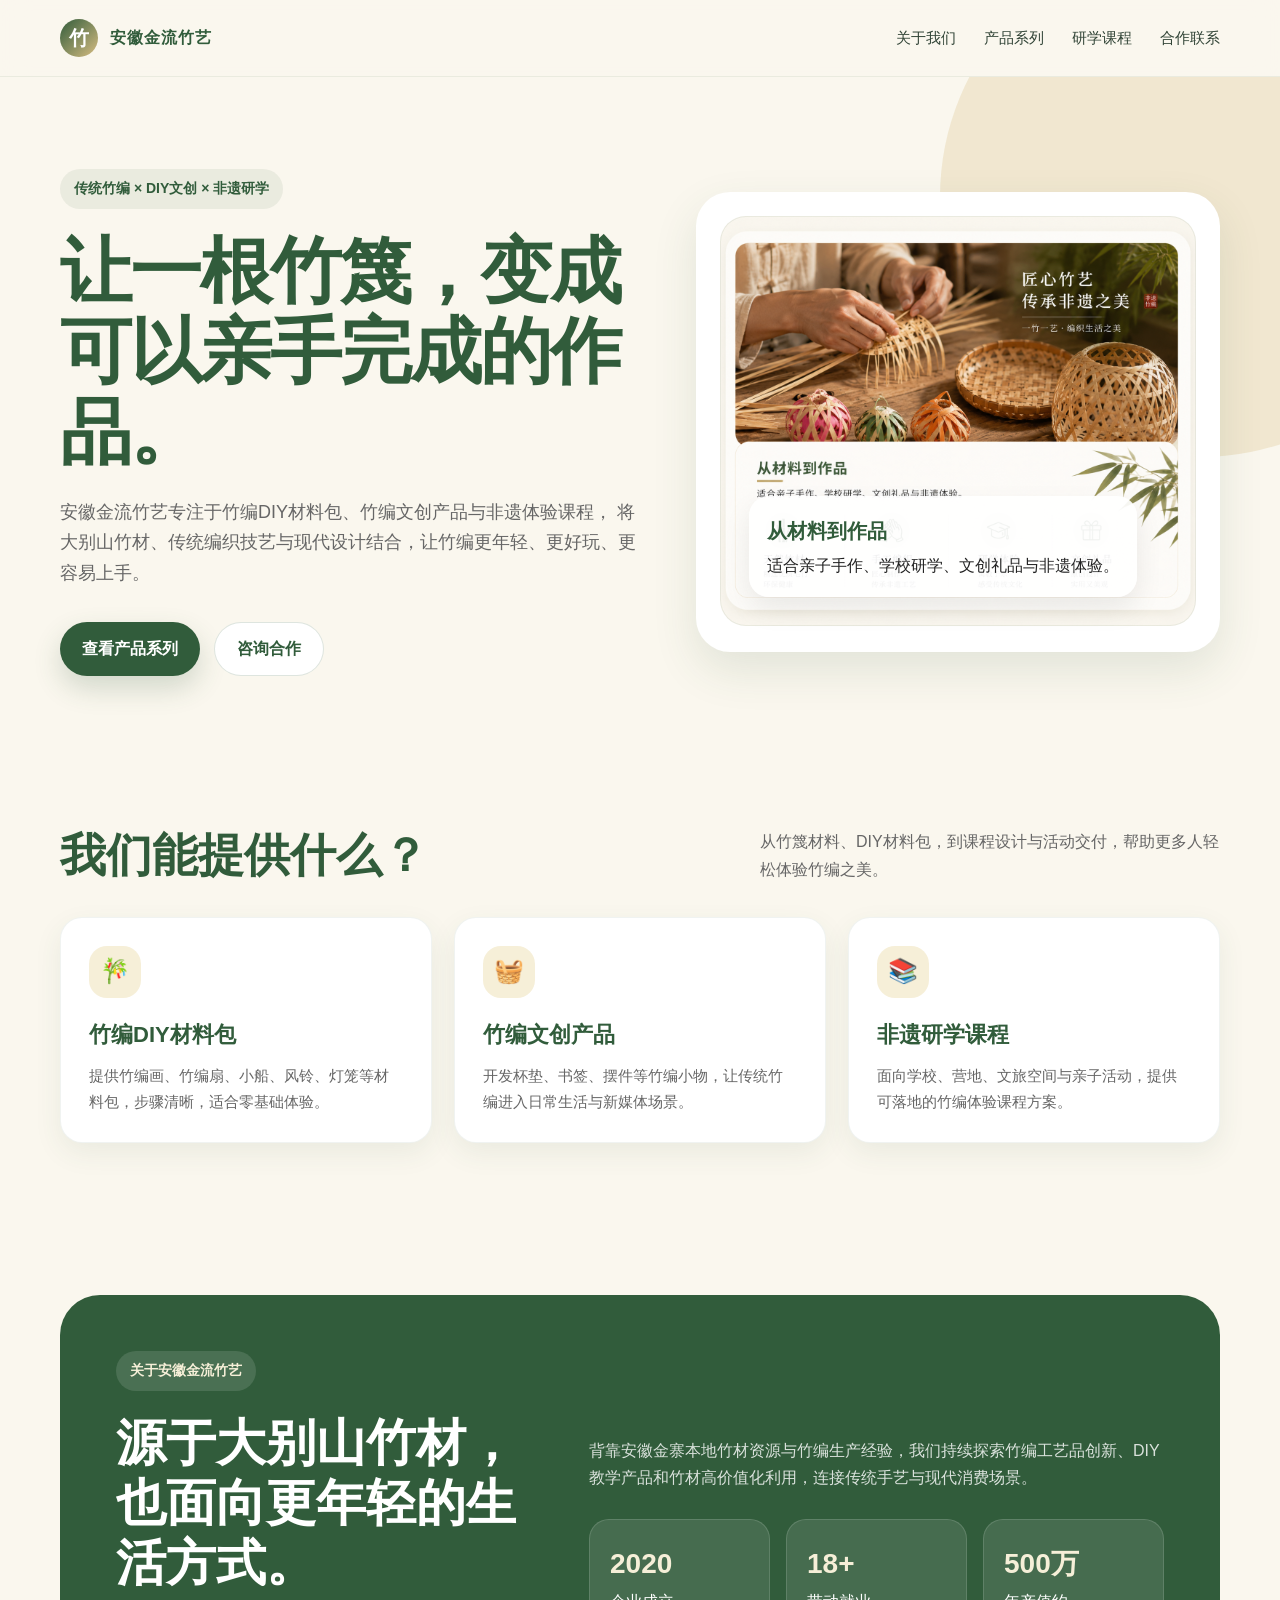
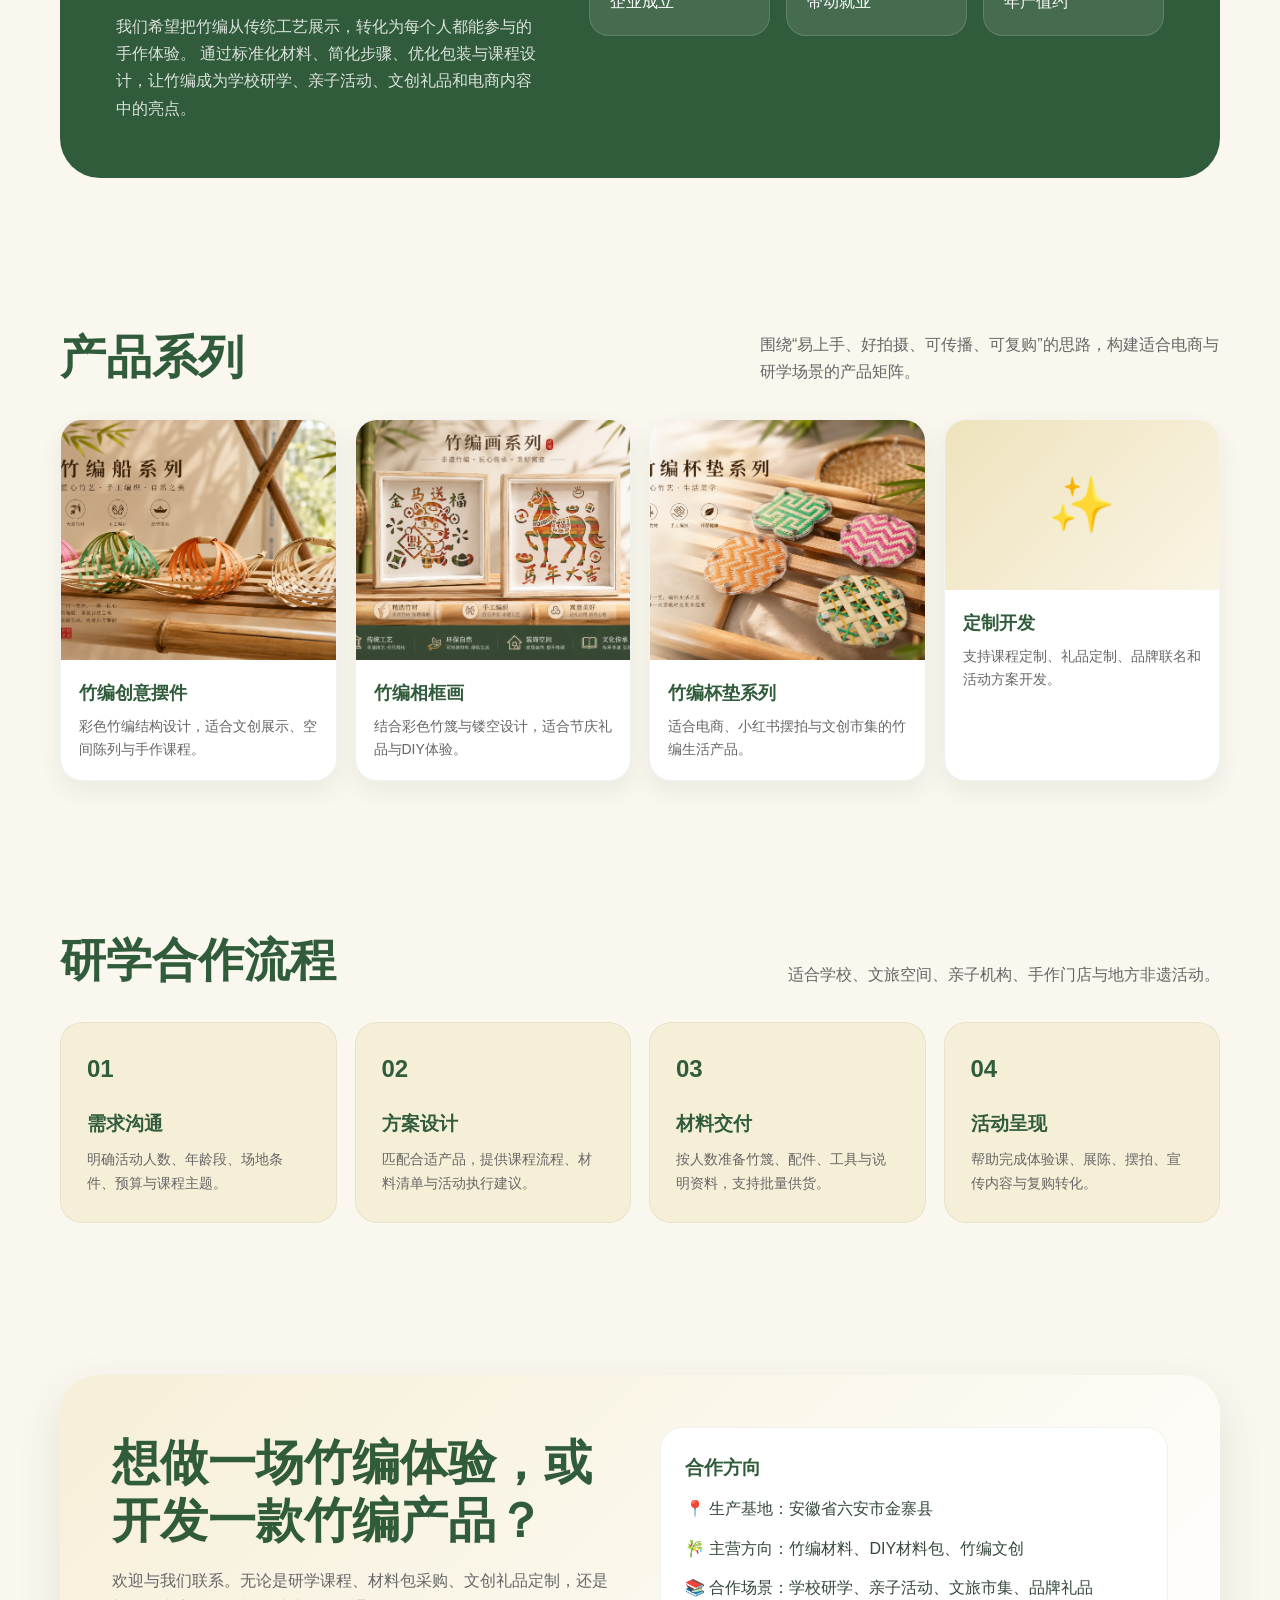
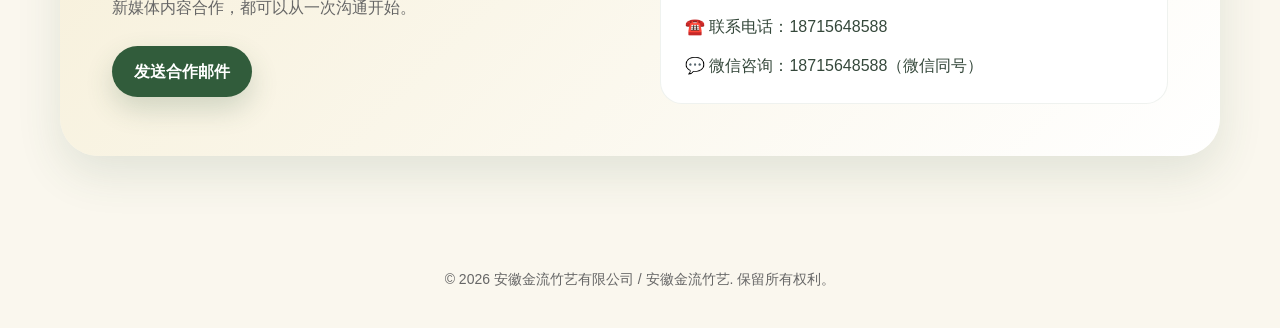
==== index.html @ bfc5ad34 "Add files via upload" ====
<!DOCTYPE html>
<html lang="zh-CN">
<head>
  <meta charset="UTF-8" />
  <meta name="viewport" content="width=device-width, initial-scale=1.0" />
  <title>安徽金流竹艺｜非遗竹编与DIY文创材料</title>
  <meta name="description" content="安徽金流竹艺专注于竹编DIY材料包、竹编文创产品、非遗研学课程与竹材高价值化利用。" />
  <style>
    :root {
      --green: #315c3b;
      --green-light: #557a5d;
      --bamboo: #d7bd82;
      --bamboo-light: #f6efd8;
      --ink: #222222;
      --muted: #666666;
      --white: #ffffff;
      --bg: #faf7ee;
      --radius: 22px;
      --shadow: 0 18px 45px rgba(49, 92, 59, 0.12);
    }

    * {
      margin: 0;
      padding: 0;
      box-sizing: border-box;
    }

    body {
      font-family: -apple-system, BlinkMacSystemFont, "PingFang SC", "Microsoft YaHei", "Noto Sans SC", sans-serif;
      color: var(--ink);
      background: var(--bg);
      line-height: 1.7;
    }

    a {
      color: inherit;
      text-decoration: none;
    }

    img {
      max-width: 100%;
      display: block;
    }

    .container {
      width: min(1160px, 92%);
      margin: 0 auto;
    }

    header {
      position: sticky;
      top: 0;
      z-index: 10;
      background: rgba(250, 247, 238, 0.9);
      backdrop-filter: blur(14px);
      border-bottom: 1px solid rgba(49, 92, 59, 0.08);
    }

    .nav {
      height: 76px;
      display: flex;
      align-items: center;
      justify-content: space-between;
    }

    .logo {
      display: flex;
      align-items: center;
      gap: 12px;
      font-weight: 800;
      color: var(--green);
      letter-spacing: 1px;
    }

    .logo-mark {
      width: 38px;
      height: 38px;
      border-radius: 50%;
      background: linear-gradient(135deg, var(--green), var(--bamboo));
      display: grid;
      place-items: center;
      color: var(--white);
      font-size: 20px;
    }

    .nav-links {
      display: flex;
      align-items: center;
      gap: 28px;
      font-size: 15px;
      color: #314436;
    }

    .nav-links a:hover {
      color: var(--green-light);
    }

    .btn {
      display: inline-flex;
      align-items: center;
      justify-content: center;
      gap: 8px;
      padding: 12px 22px;
      border-radius: 999px;
      background: var(--green);
      color: var(--white);
      font-weight: 600;
      box-shadow: 0 12px 28px rgba(49, 92, 59, 0.2);
      transition: transform 0.2s ease, box-shadow 0.2s ease;
    }

    .btn:hover {
      transform: translateY(-2px);
      box-shadow: 0 16px 34px rgba(49, 92, 59, 0.26);
    }

    .btn.secondary {
      background: var(--white);
      color: var(--green);
      box-shadow: none;
      border: 1px solid rgba(49, 92, 59, 0.16);
    }

    .hero {
      padding: 92px 0 76px;
      position: relative;
      overflow: hidden;
    }

    .hero::before {
      content: "";
      position: absolute;
      width: 520px;
      height: 520px;
      border-radius: 50%;
      background: rgba(215, 189, 130, 0.28);
      right: -180px;
      top: -140px;
      z-index: -1;
    }

    .hero-grid {
      display: grid;
      grid-template-columns: 1.05fr 0.95fr;
      gap: 56px;
      align-items: center;
    }

    .eyebrow {
      display: inline-flex;
      align-items: center;
      padding: 8px 14px;
      border-radius: 999px;
      background: rgba(49, 92, 59, 0.08);
      color: var(--green);
      font-size: 14px;
      font-weight: 700;
      margin-bottom: 22px;
    }

    h1 {
      font-size: clamp(42px, 6vw, 72px);
      line-height: 1.12;
      color: var(--green);
      letter-spacing: -2px;
      margin-bottom: 24px;
    }

    .hero p {
      font-size: 18px;
      color: var(--muted);
      max-width: 620px;
      margin-bottom: 34px;
    }

    .hero-actions {
      display: flex;
      flex-wrap: wrap;
      gap: 14px;
    }

    .hero-card {
      position: relative;
      padding: 24px;
      background: var(--white);
      border-radius: 34px;
      box-shadow: var(--shadow);
      min-height: 460px;
      overflow: hidden;
    }

    .weave-demo {
      height: 100%;
      min-height: 410px;
      border-radius: 26px;
      background-color: var(--bamboo-light);
      background-image:
        linear-gradient(90deg, rgba(49,92,59,.18) 18%, transparent 18%, transparent 50%, rgba(49,92,59,.18) 50%, rgba(49,92,59,.18) 68%, transparent 68%),
        linear-gradient(0deg, rgba(215,189,130,.72) 18%, transparent 18%, transparent 50%, rgba(215,189,130,.72) 50%, rgba(215,189,130,.72) 68%, transparent 68%);
      background-size: 64px 64px;
      border: 1px solid rgba(49,92,59,.08);
      display: flex;
      align-items: flex-end;
      padding: 28px;
    }

    .floating-label {
      background: rgba(255, 255, 255, 0.92);
      border-radius: 20px;
      padding: 18px;
      box-shadow: 0 12px 28px rgba(0,0,0,.08);
    }

    .floating-label strong {
      display: block;
      color: var(--green);
      font-size: 20px;
      margin-bottom: 4px;
    }

    section {
      padding: 76px 0;
    }

    .section-title {
      display: flex;
      align-items: flex-end;
      justify-content: space-between;
      gap: 28px;
      margin-bottom: 34px;
    }

    .section-title h2 {
      font-size: clamp(30px, 4vw, 46px);
      color: var(--green);
      line-height: 1.2;
    }

    .section-title p {
      color: var(--muted);
      max-width: 460px;
    }

    .cards {
      display: grid;
      grid-template-columns: repeat(3, 1fr);
      gap: 22px;
    }

    .card {
      background: var(--white);
      border-radius: var(--radius);
      padding: 28px;
      box-shadow: 0 10px 28px rgba(49, 92, 59, 0.08);
      border: 1px solid rgba(49, 92, 59, 0.07);
    }

    .card-icon {
      width: 52px;
      height: 52px;
      border-radius: 18px;
      background: var(--bamboo-light);
      display: grid;
      place-items: center;
      font-size: 24px;
      margin-bottom: 18px;
    }

    .card h3 {
      font-size: 22px;
      color: var(--green);
      margin-bottom: 10px;
    }

    .card p {
      color: var(--muted);
      font-size: 15px;
    }

    .about {
      background: var(--green);
      color: var(--white);
      border-radius: 40px;
      padding: 56px;
      display: grid;
      grid-template-columns: 0.85fr 1.15fr;
      gap: 48px;
      align-items: center;
    }

    .about h2 {
      font-size: clamp(32px, 4vw, 50px);
      line-height: 1.2;
      margin-bottom: 20px;
    }

    .about p {
      color: rgba(255,255,255,.82);
    }

    .stats {
      display: grid;
      grid-template-columns: repeat(3, 1fr);
      gap: 16px;
      margin-top: 28px;
    }

    .stat {
      background: rgba(255,255,255,.1);
      border: 1px solid rgba(255,255,255,.14);
      border-radius: 20px;
      padding: 20px;
    }

    .stat strong {
      display: block;
      font-size: 28px;
      color: var(--bamboo-light);
    }

    .product-grid {
      display: grid;
      grid-template-columns: repeat(4, 1fr);
      gap: 18px;
    }

    .product {
      background: var(--white);
      border-radius: 22px;
      overflow: hidden;
      box-shadow: 0 10px 24px rgba(49,92,59,.08);
      border: 1px solid rgba(49,92,59,.07);
    }

    .product-img {
      height: 170px;
      background: linear-gradient(135deg, #efe3bd, #f9f4e4);
      display: grid;
      place-items: center;
      font-size: 54px;
    }

    .product-content {
      padding: 18px;
    }

    .product-content h3 {
      color: var(--green);
      font-size: 18px;
      margin-bottom: 6px;
    }

    .product-content p {
      color: var(--muted);
      font-size: 14px;
    }

    .process {
      display: grid;
      grid-template-columns: repeat(4, 1fr);
      gap: 18px;
      counter-reset: step;
    }

    .step {
      position: relative;
      background: var(--bamboo-light);
      border-radius: 22px;
      padding: 26px;
      border: 1px solid rgba(49,92,59,.08);
    }

    .step::before {
      counter-increment: step;
      content: "0" counter(step);
      display: inline-block;
      color: var(--green);
      font-weight: 800;
      margin-bottom: 18px;
      font-size: 24px;
    }

    .step h3 {
      color: var(--green);
      margin-bottom: 8px;
    }

    .step p {
      color: var(--muted);
      font-size: 14px;
    }

    .contact {
      background: linear-gradient(135deg, var(--bamboo-light), #fff);
      border-radius: 38px;
      padding: 52px;
      display: grid;
      grid-template-columns: 1fr 1fr;
      gap: 40px;
      align-items: center;
      box-shadow: var(--shadow);
    }

    .contact h2 {
      font-size: clamp(30px, 4vw, 48px);
      color: var(--green);
      line-height: 1.2;
      margin-bottom: 18px;
    }

    .contact p {
      color: var(--muted);
      margin-bottom: 24px;
    }

    .contact-list {
      display: grid;
      gap: 12px;
      color: #35483b;
    }

    .contact-box {
      background: var(--white);
      border-radius: 22px;
      padding: 24px;
      border: 1px solid rgba(49,92,59,.08);
    }

    .contact-box h3 {
      color: var(--green);
      margin-bottom: 12px;
    }

    footer {
      padding: 36px 0;
      color: var(--muted);
      text-align: center;
      font-size: 14px;
    }

    @media (max-width: 900px) {
      .nav-links {
        display: none;
      }

      .hero-grid,
      .about,
      .contact {
        grid-template-columns: 1fr;
      }

      .cards,
      .product-grid,
      .process,
      .stats {
        grid-template-columns: 1fr 1fr;
      }

      .about,
      .contact {
        padding: 36px;
      }
    }

    @media (max-width: 560px) {
      .hero {
        padding-top: 58px;
      }

      .cards,
      .product-grid,
      .process,
      .stats {
        grid-template-columns: 1fr;
      }

      .hero-actions {
        flex-direction: column;
      }

      .btn {
        width: 100%;
      }

      .section-title {
        display: block;
      }

      .section-title p {
        margin-top: 12px;
      }
    }
  </style>
</head>
<body>
  <header>
    <div class="container nav">
      <a href="#home" class="logo">
        <span class="logo-mark">竹</span>
        <span>安徽金流竹艺</span>
      </a>
      <nav class="nav-links">
        <a href="#about">关于我们</a>
        <a href="#products">产品系列</a>
        <a href="#course">研学课程</a>
        <a href="#contact">合作联系</a>
      </nav>
    </div>
  </header>

  <main id="home">
    <section class="hero">
      <div class="container hero-grid">
        <div>
          <span class="eyebrow">传统竹编 × DIY文创 × 非遗研学</span>
          <h1>让一根竹篾，变成可以亲手完成的作品。</h1>
          <p>
            安徽金流竹艺专注于竹编DIY材料包、竹编文创产品与非遗体验课程，
            将大别山竹材、传统编织技艺与现代设计结合，让竹编更年轻、更好玩、更容易上手。
          </p>
          <div class="hero-actions">
            <a class="btn" href="#products">查看产品系列</a>
            <a class="btn secondary" href="#contact">咨询合作</a>
          </div>
        </div>
        <div class="hero-card" aria-label="竹编纹理展示">
          <div class="weave-demo" style="background-image:url('fengmian.png');background-size:cover;background-position:center;">
            <div class="floating-label">
              <strong>从材料到作品</strong>
              <span>适合亲子手作、学校研学、文创礼品与非遗体验。</span>
            </div>
          </div>
        </div>
      </div>
    </section>

    <section>
      <div class="container">
        <div class="section-title">
          <h2>我们能提供什么？</h2>
          <p>从竹篾材料、DIY材料包，到课程设计与活动交付，帮助更多人轻松体验竹编之美。</p>
        </div>
        <div class="cards">
          <article class="card">
            <div class="card-icon">🎋</div>
            <h3>竹编DIY材料包</h3>
            <p>提供竹编画、竹编扇、小船、风铃、灯笼等材料包，步骤清晰，适合零基础体验。</p>
          </article>
          <article class="card">
            <div class="card-icon">🧺</div>
            <h3>竹编文创产品</h3>
            <p>开发杯垫、书签、摆件等竹编小物，让传统竹编进入日常生活与新媒体场景。</p>
          </article>
          <article class="card">
            <div class="card-icon">📚</div>
            <h3>非遗研学课程</h3>
            <p>面向学校、营地、文旅空间与亲子活动，提供可落地的竹编体验课程方案。</p>
          </article>
        </div>
      </div>
    </section>

    <section id="about">
      <div class="container">
        <div class="about">
          <div>
            <span class="eyebrow" style="background: rgba(255,255,255,.12); color: #f6efd8;">关于安徽金流竹艺</span>
            <h2>源于大别山竹材，也面向更年轻的生活方式。</h2>
            <p>
              我们希望把竹编从传统工艺展示，转化为每个人都能参与的手作体验。
              通过标准化材料、简化步骤、优化包装与课程设计，让竹编成为学校研学、亲子活动、文创礼品和电商内容中的亮点。
            </p>
          </div>
          <div>
            <p>
              背靠安徽金寨本地竹材资源与竹编生产经验，我们持续探索竹编工艺品创新、DIY教学产品和竹材高价值化利用，连接传统手艺与现代消费场景。
            </p>
            <div class="stats">
              <div class="stat">
                <strong>2020</strong>
                <span>企业成立</span>
              </div>
              <div class="stat">
                <strong>18+</strong>
                <span>带动就业</span>
              </div>
              <div class="stat">
                <strong>500万</strong>
                <span>年产值约</span>
              </div>
            </div>
          </div>
        </div>
      </div>
    </section>

    <section id="products">
      <div class="container">
        <div class="section-title">
          <h2>产品系列</h2>
          <p>围绕“易上手、好拍摄、可传播、可复购”的思路，构建适合电商与研学场景的产品矩阵。</p>
        </div>
        <div class="product-grid">
          <article class="product">
            <div class="product-img" style="padding:0;height:auto;background:none;">
              <img src="zhubianchuan.png" alt="竹编产品展示" style="width:100%;height:240px;object-fit:cover;" />
            </div>
            <div class="product-content">
              <h3>竹编创意摆件</h3>
              <p>彩色竹编结构设计，适合文创展示、空间陈列与手作课程。</p>
            </div>
          </article>

          <article class="product">
            <div class="product-img" style="padding:0;height:auto;background:none;">
              <img src="zhubianhua.png" alt="竹编画产品" style="width:100%;height:240px;object-fit:cover;" />
            </div>
            <div class="product-content">
              <h3>竹编相框画</h3>
              <p>结合彩色竹篾与镂空设计，适合节庆礼品与DIY体验。</p>
            </div>
          </article>

          <article class="product">
            <div class="product-img" style="padding:0;height:auto;background:none;">
              <img src="zhubianbeidian.png" alt="竹编杯垫产品" style="width:100%;height:240px;object-fit:cover;" />
            </div>
            <div class="product-content">
              <h3>竹编杯垫系列</h3>
              <p>适合电商、小红书摆拍与文创市集的竹编生活产品。</p>
            </div>
          </article>

          <article class="product">
            <div class="product-img">✨</div>
            <div class="product-content">
              <h3>定制开发</h3>
              <p>支持课程定制、礼品定制、品牌联名和活动方案开发。</p>
            </div>
          </article>
        </div>
      </div>
    </section>

    <section id="course">
      <div class="container">
        <div class="section-title">
          <h2>研学合作流程</h2>
          <p>适合学校、文旅空间、亲子机构、手作门店与地方非遗活动。</p>
        </div>
        <div class="process">
          <article class="step">
            <h3>需求沟通</h3>
            <p>明确活动人数、年龄段、场地条件、预算与课程主题。</p>
          </article>
          <article class="step">
            <h3>方案设计</h3>
            <p>匹配合适产品，提供课程流程、材料清单与活动执行建议。</p>
          </article>
          <article class="step">
            <h3>材料交付</h3>
            <p>按人数准备竹篾、配件、工具与说明资料，支持批量供货。</p>
          </article>
          <article class="step">
            <h3>活动呈现</h3>
            <p>帮助完成体验课、展陈、摆拍、宣传内容与复购转化。</p>
          </article>
        </div>
      </div>
    </section>

    <section id="contact">
      <div class="container">
        <div class="contact">
          <div>
            <h2>想做一场竹编体验，或开发一款竹编产品？</h2>
            <p>
              欢迎与我们联系。无论是研学课程、材料包采购、文创礼品定制，还是新媒体内容合作，都可以从一次沟通开始。
            </p>
            <a class="btn" href="mailto:mailto:370483473@qq.com">发送合作邮件</a>
          </div>
          <div class="contact-box">
            <h3>合作方向</h3>
            <div class="contact-list">
              <span>📍 生产基地：安徽省六安市金寨县</span>
              <span>🎋 主营方向：竹编材料、DIY材料包、竹编文创</span>
              <span>📚 合作场景：学校研学、亲子活动、文旅市集、品牌礼品</span>
              <span>☎️ 联系电话：18715648588</span>
              <span>💬 微信咨询：18715648588（微信同号）</span>
            </div>
          </div>
        </div>
      </div>
    </section>
  </main>

  <footer>
    <div class="container">
      © 2026 安徽金流竹艺有限公司 / 安徽金流竹艺. 保留所有权利。
    </div>
  </footer>
</body>
</html>
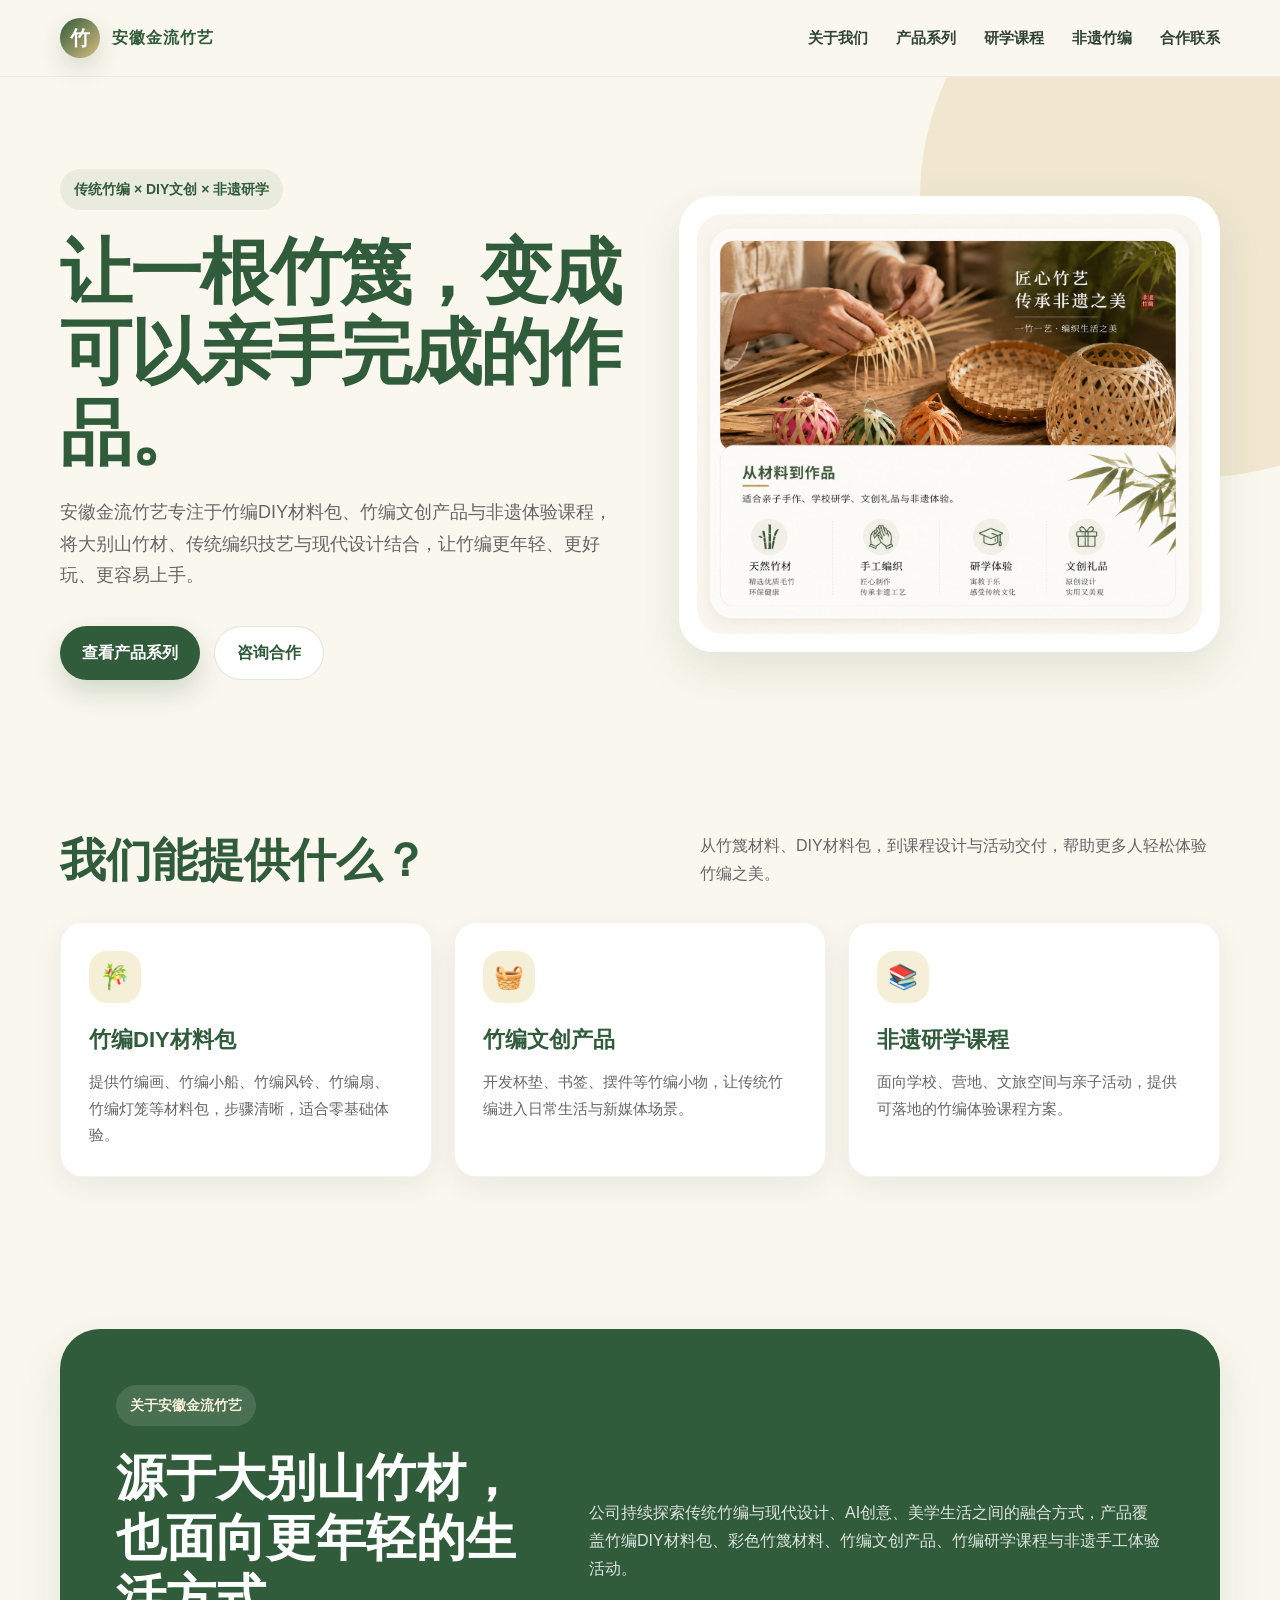
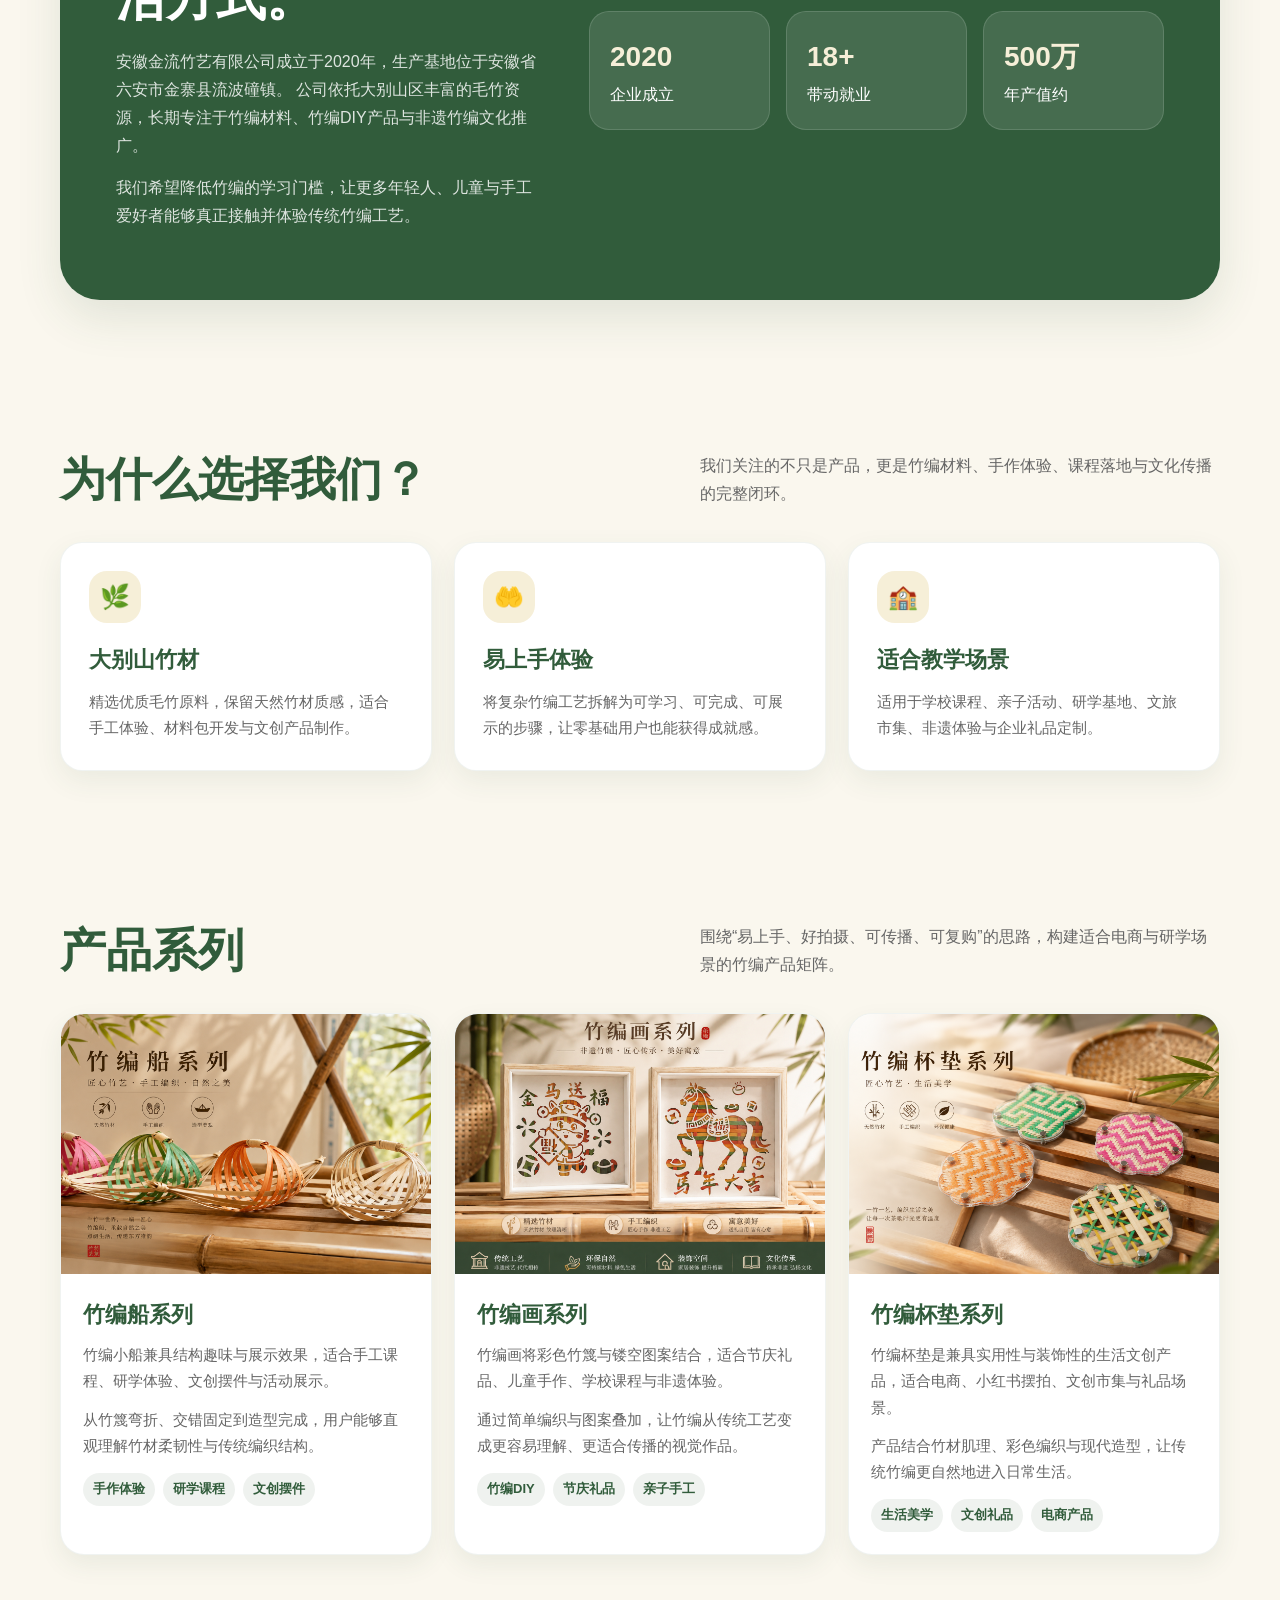
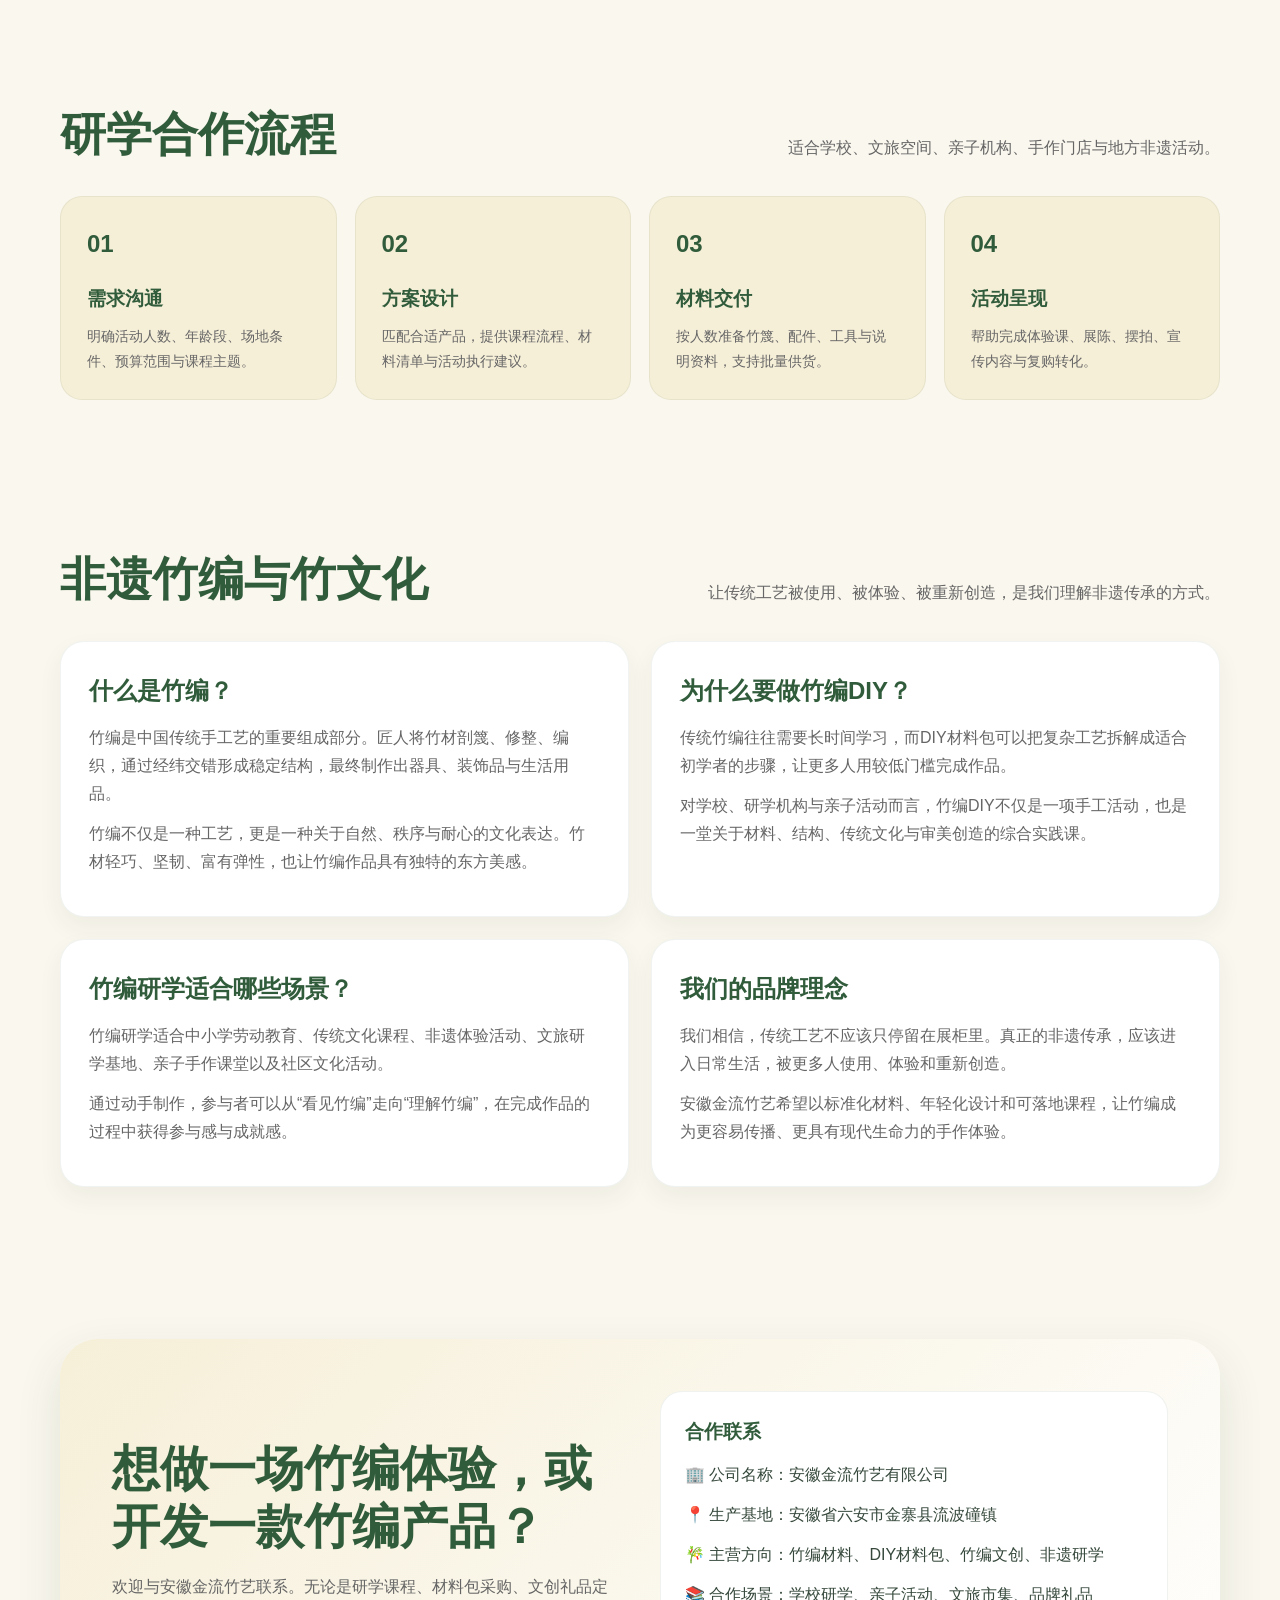
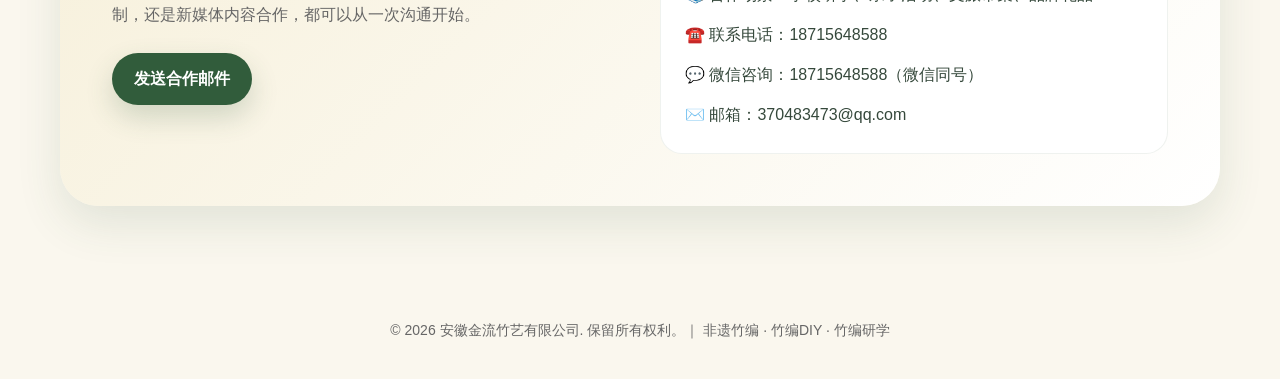
==== commit e7887c5e: "Update index.html" ====
--- a/index.html
+++ b/index.html
@@ -3,11 +3,19 @@
 <head>
   <meta charset="UTF-8" />
   <meta name="viewport" content="width=device-width, initial-scale=1.0" />
-  <title>安徽金流竹艺｜非遗竹编与DIY文创材料</title>
-  <meta name="description" content="安徽金流竹艺专注于竹编DIY材料包、竹编文创产品、非遗研学课程与竹材高价值化利用。" />
+  <title>安徽金流竹艺有限公司｜非遗竹编｜竹编DIY材料包｜竹编研学课程</title>
+  <meta name="description" content="安徽金流竹艺有限公司位于安徽金寨，专注竹编DIY材料包、非遗竹编文创产品、竹编研学课程与传统竹编工艺推广，提供竹编画、竹编杯垫、竹编小船等产品与定制合作。" />
+  <meta name="keywords" content="安徽金流竹艺,金流竹艺,非遗竹编,竹编DIY,竹编材料包,竹编研学,竹编文创,安徽竹编,金寨竹编,手工竹编" />
+  <meta name="author" content="安徽金流竹艺有限公司" />
+  <meta property="og:title" content="安徽金流竹艺有限公司｜非遗竹编与DIY文创材料" />
+  <meta property="og:description" content="专注竹编DIY材料包、竹编文创产品与非遗研学课程，让传统竹编更年轻、更好玩、更容易上手。" />
+  <meta property="og:image" content="fengmian.png" />
+  <meta property="og:type" content="website" />
+  <meta property="og:url" content="https://www.jinliuzhuyi.com" />
   <style>
     :root {
       --green: #315c3b;
+      --green-dark: #204128;
       --green-light: #557a5d;
       --bamboo: #d7bd82;
       --bamboo-light: #f6efd8;
@@ -25,11 +33,15 @@
       box-sizing: border-box;
     }
 
+    html {
+      scroll-behavior: smooth;
+    }
+
     body {
       font-family: -apple-system, BlinkMacSystemFont, "PingFang SC", "Microsoft YaHei", "Noto Sans SC", sans-serif;
       color: var(--ink);
       background: var(--bg);
-      line-height: 1.7;
+      line-height: 1.75;
     }
 
     a {
@@ -51,7 +63,7 @@
       position: sticky;
       top: 0;
       z-index: 10;
-      background: rgba(250, 247, 238, 0.9);
+      background: rgba(250, 247, 238, 0.92);
       backdrop-filter: blur(14px);
       border-bottom: 1px solid rgba(49, 92, 59, 0.08);
     }
@@ -73,14 +85,15 @@
     }
 
     .logo-mark {
-      width: 38px;
-      height: 38px;
+      width: 40px;
+      height: 40px;
       border-radius: 50%;
       background: linear-gradient(135deg, var(--green), var(--bamboo));
       display: grid;
       place-items: center;
       color: var(--white);
       font-size: 20px;
+      box-shadow: 0 10px 24px rgba(49, 92, 59, 0.18);
     }
 
     .nav-links {
@@ -89,6 +102,7 @@
       gap: 28px;
       font-size: 15px;
       color: #314436;
+      font-weight: 600;
     }
 
     .nav-links a:hover {
@@ -104,7 +118,7 @@
       border-radius: 999px;
       background: var(--green);
       color: var(--white);
-      font-weight: 600;
+      font-weight: 700;
       box-shadow: 0 12px 28px rgba(49, 92, 59, 0.2);
       transition: transform 0.2s ease, box-shadow 0.2s ease;
     }
@@ -130,18 +144,18 @@
     .hero::before {
       content: "";
       position: absolute;
-      width: 520px;
-      height: 520px;
+      width: 560px;
+      height: 560px;
       border-radius: 50%;
       background: rgba(215, 189, 130, 0.28);
-      right: -180px;
-      top: -140px;
+      right: -200px;
+      top: -160px;
       z-index: -1;
     }
 
     .hero-grid {
       display: grid;
-      grid-template-columns: 1.05fr 0.95fr;
+      grid-template-columns: 1.02fr 0.98fr;
       gap: 56px;
       align-items: center;
     }
@@ -154,7 +168,7 @@
       background: rgba(49, 92, 59, 0.08);
       color: var(--green);
       font-size: 14px;
-      font-weight: 700;
+      font-weight: 800;
       margin-bottom: 22px;
     }
 
@@ -181,41 +195,18 @@
 
     .hero-card {
       position: relative;
-      padding: 24px;
+      padding: 18px;
       background: var(--white);
       border-radius: 34px;
       box-shadow: var(--shadow);
-      min-height: 460px;
       overflow: hidden;
     }
 
-    .weave-demo {
-      height: 100%;
-      min-height: 410px;
+    .hero-card img {
+      width: 100%;
+      min-height: 420px;
+      object-fit: cover;
       border-radius: 26px;
-      background-color: var(--bamboo-light);
-      background-image:
-        linear-gradient(90deg, rgba(49,92,59,.18) 18%, transparent 18%, transparent 50%, rgba(49,92,59,.18) 50%, rgba(49,92,59,.18) 68%, transparent 68%),
-        linear-gradient(0deg, rgba(215,189,130,.72) 18%, transparent 18%, transparent 50%, rgba(215,189,130,.72) 50%, rgba(215,189,130,.72) 68%, transparent 68%);
-      background-size: 64px 64px;
-      border: 1px solid rgba(49,92,59,.08);
-      display: flex;
-      align-items: flex-end;
-      padding: 28px;
-    }
-
-    .floating-label {
-      background: rgba(255, 255, 255, 0.92);
-      border-radius: 20px;
-      padding: 18px;
-      box-shadow: 0 12px 28px rgba(0,0,0,.08);
-    }
-
-    .floating-label strong {
-      display: block;
-      color: var(--green);
-      font-size: 20px;
-      margin-bottom: 4px;
     }
 
     section {
@@ -238,7 +229,7 @@
 
     .section-title p {
       color: var(--muted);
-      max-width: 460px;
+      max-width: 520px;
     }
 
     .cards {
@@ -272,9 +263,15 @@
       margin-bottom: 10px;
     }
 
-    .card p {
+    .card p,
+    .card li {
       color: var(--muted);
       font-size: 15px;
+    }
+
+    .card ul {
+      padding-left: 18px;
+      margin-top: 10px;
     }
 
     .about {
@@ -286,6 +283,7 @@
       grid-template-columns: 0.85fr 1.15fr;
       gap: 48px;
       align-items: center;
+      box-shadow: var(--shadow);
     }
 
     .about h2 {
@@ -295,7 +293,8 @@
     }
 
     .about p {
-      color: rgba(255,255,255,.82);
+      color: rgba(255,255,255,.84);
+      margin-bottom: 14px;
     }
 
     .stats {
@@ -320,39 +319,54 @@
 
     .product-grid {
       display: grid;
-      grid-template-columns: repeat(4, 1fr);
-      gap: 18px;
+      grid-template-columns: repeat(3, 1fr);
+      gap: 22px;
     }
 
     .product {
       background: var(--white);
-      border-radius: 22px;
+      border-radius: 24px;
       overflow: hidden;
       box-shadow: 0 10px 24px rgba(49,92,59,.08);
       border: 1px solid rgba(49,92,59,.07);
     }
 
-    .product-img {
-      height: 170px;
-      background: linear-gradient(135deg, #efe3bd, #f9f4e4);
-      display: grid;
-      place-items: center;
-      font-size: 54px;
+    .product-img img {
+      width: 100%;
+      height: 260px;
+      object-fit: cover;
     }
 
     .product-content {
-      padding: 18px;
+      padding: 22px;
     }
 
     .product-content h3 {
       color: var(--green);
-      font-size: 18px;
-      margin-bottom: 6px;
+      font-size: 22px;
+      margin-bottom: 8px;
     }
 
     .product-content p {
       color: var(--muted);
-      font-size: 14px;
+      font-size: 15px;
+      margin-bottom: 12px;
+    }
+
+    .tag-list {
+      display: flex;
+      flex-wrap: wrap;
+      gap: 8px;
+      margin-top: 14px;
+    }
+
+    .tag {
+      font-size: 13px;
+      color: var(--green);
+      background: rgba(49,92,59,.08);
+      padding: 5px 10px;
+      border-radius: 999px;
+      font-weight: 700;
     }
 
     .process {
@@ -375,7 +389,7 @@
       content: "0" counter(step);
       display: inline-block;
       color: var(--green);
-      font-weight: 800;
+      font-weight: 900;
       margin-bottom: 18px;
       font-size: 24px;
     }
@@ -388,6 +402,31 @@
     .step p {
       color: var(--muted);
       font-size: 14px;
+    }
+
+    .article-grid {
+      display: grid;
+      grid-template-columns: repeat(2, 1fr);
+      gap: 22px;
+    }
+
+    .article {
+      background: var(--white);
+      border-radius: 24px;
+      padding: 28px;
+      border: 1px solid rgba(49,92,59,.07);
+      box-shadow: 0 10px 24px rgba(49,92,59,.06);
+    }
+
+    .article h3 {
+      color: var(--green);
+      font-size: 24px;
+      margin-bottom: 12px;
+    }
+
+    .article p {
+      color: var(--muted);
+      margin-bottom: 12px;
     }
 
     .contact {
@@ -452,7 +491,8 @@
       .cards,
       .product-grid,
       .process,
-      .stats {
+      .stats,
+      .article-grid {
         grid-template-columns: 1fr 1fr;
       }
 
@@ -470,7 +510,8 @@
       .cards,
       .product-grid,
       .process,
-      .stats {
+      .stats,
+      .article-grid {
         grid-template-columns: 1fr;
       }
 
@@ -488,6 +529,10 @@
 
       .section-title p {
         margin-top: 12px;
+      }
+
+      .hero-card img {
+        min-height: 260px;
       }
     }
   </style>
@@ -495,7 +540,7 @@
 <body>
   <header>
     <div class="container nav">
-      <a href="#home" class="logo">
+      <a href="#home" class="logo" aria-label="安徽金流竹艺首页">
         <span class="logo-mark">竹</span>
         <span>安徽金流竹艺</span>
       </a>
@@ -503,6 +548,7 @@
         <a href="#about">关于我们</a>
         <a href="#products">产品系列</a>
         <a href="#course">研学课程</a>
+        <a href="#culture">非遗竹编</a>
         <a href="#contact">合作联系</a>
       </nav>
     </div>
@@ -523,13 +569,8 @@
             <a class="btn secondary" href="#contact">咨询合作</a>
           </div>
         </div>
-        <div class="hero-card" aria-label="竹编纹理展示">
-          <div class="weave-demo" style="background-image:url('fengmian.png');background-size:cover;background-position:center;">
-            <div class="floating-label">
-              <strong>从材料到作品</strong>
-              <span>适合亲子手作、学校研学、文创礼品与非遗体验。</span>
-            </div>
-          </div>
+        <div class="hero-card">
+          <img src="fengmian.png" alt="安徽金流竹艺非遗竹编DIY材料包与手工体验展示" />
         </div>
       </div>
     </section>
@@ -544,7 +585,7 @@
           <article class="card">
             <div class="card-icon">🎋</div>
             <h3>竹编DIY材料包</h3>
-            <p>提供竹编画、竹编扇、小船、风铃、灯笼等材料包，步骤清晰，适合零基础体验。</p>
+            <p>提供竹编画、竹编小船、竹编风铃、竹编扇、竹编灯笼等材料包，步骤清晰，适合零基础体验。</p>
           </article>
           <article class="card">
             <div class="card-icon">🧺</div>
@@ -567,13 +608,16 @@
             <span class="eyebrow" style="background: rgba(255,255,255,.12); color: #f6efd8;">关于安徽金流竹艺</span>
             <h2>源于大别山竹材，也面向更年轻的生活方式。</h2>
             <p>
-              我们希望把竹编从传统工艺展示，转化为每个人都能参与的手作体验。
-              通过标准化材料、简化步骤、优化包装与课程设计，让竹编成为学校研学、亲子活动、文创礼品和电商内容中的亮点。
+              安徽金流竹艺有限公司成立于2020年，生产基地位于安徽省六安市金寨县流波䃥镇。
+              公司依托大别山区丰富的毛竹资源，长期专注于竹编材料、竹编DIY产品与非遗竹编文化推广。
+            </p>
+            <p>
+              我们希望降低竹编的学习门槛，让更多年轻人、儿童与手工爱好者能够真正接触并体验传统竹编工艺。
             </p>
           </div>
           <div>
             <p>
-              背靠安徽金寨本地竹材资源与竹编生产经验，我们持续探索竹编工艺品创新、DIY教学产品和竹材高价值化利用，连接传统手艺与现代消费场景。
+              公司持续探索传统竹编与现代设计、AI创意、美学生活之间的融合方式，产品覆盖竹编DIY材料包、彩色竹篾材料、竹编文创产品、竹编研学课程与非遗手工体验活动。
             </p>
             <div class="stats">
               <div class="stat">
@@ -594,48 +638,84 @@
       </div>
     </section>
 
+    <section>
+      <div class="container">
+        <div class="section-title">
+          <h2>为什么选择我们？</h2>
+          <p>我们关注的不只是产品，更是竹编材料、手作体验、课程落地与文化传播的完整闭环。</p>
+        </div>
+        <div class="cards">
+          <article class="card">
+            <div class="card-icon">🌿</div>
+            <h3>大别山竹材</h3>
+            <p>精选优质毛竹原料，保留天然竹材质感，适合手工体验、材料包开发与文创产品制作。</p>
+          </article>
+          <article class="card">
+            <div class="card-icon">🤲</div>
+            <h3>易上手体验</h3>
+            <p>将复杂竹编工艺拆解为可学习、可完成、可展示的步骤，让零基础用户也能获得成就感。</p>
+          </article>
+          <article class="card">
+            <div class="card-icon">🏫</div>
+            <h3>适合教学场景</h3>
+            <p>适用于学校课程、亲子活动、研学基地、文旅市集、非遗体验与企业礼品定制。</p>
+          </article>
+        </div>
+      </div>
+    </section>
+
     <section id="products">
       <div class="container">
         <div class="section-title">
           <h2>产品系列</h2>
-          <p>围绕“易上手、好拍摄、可传播、可复购”的思路，构建适合电商与研学场景的产品矩阵。</p>
+          <p>围绕“易上手、好拍摄、可传播、可复购”的思路，构建适合电商与研学场景的竹编产品矩阵。</p>
         </div>
         <div class="product-grid">
           <article class="product">
-            <div class="product-img" style="padding:0;height:auto;background:none;">
-              <img src="zhubianchuan.png" alt="竹编产品展示" style="width:100%;height:240px;object-fit:cover;" />
+            <div class="product-img">
+              <img src="zhubianchuan.png" alt="竹编船系列产品展示" />
             </div>
             <div class="product-content">
-              <h3>竹编创意摆件</h3>
-              <p>彩色竹编结构设计，适合文创展示、空间陈列与手作课程。</p>
+              <h3>竹编船系列</h3>
+              <p>竹编小船兼具结构趣味与展示效果，适合手工课程、研学体验、文创摆件与活动展示。</p>
+              <p>从竹篾弯折、交错固定到造型完成，用户能够直观理解竹材柔韧性与传统编织结构。</p>
+              <div class="tag-list">
+                <span class="tag">手作体验</span>
+                <span class="tag">研学课程</span>
+                <span class="tag">文创摆件</span>
+              </div>
             </div>
           </article>
 
           <article class="product">
-            <div class="product-img" style="padding:0;height:auto;background:none;">
-              <img src="zhubianhua.png" alt="竹编画产品" style="width:100%;height:240px;object-fit:cover;" />
+            <div class="product-img">
+              <img src="zhubianhua.png" alt="竹编画系列产品展示" />
             </div>
             <div class="product-content">
-              <h3>竹编相框画</h3>
-              <p>结合彩色竹篾与镂空设计，适合节庆礼品与DIY体验。</p>
+              <h3>竹编画系列</h3>
+              <p>竹编画将彩色竹篾与镂空图案结合，适合节庆礼品、儿童手作、学校课程与非遗体验。</p>
+              <p>通过简单编织与图案叠加，让竹编从传统工艺变成更容易理解、更适合传播的视觉作品。</p>
+              <div class="tag-list">
+                <span class="tag">竹编DIY</span>
+                <span class="tag">节庆礼品</span>
+                <span class="tag">亲子手工</span>
+              </div>
             </div>
           </article>
 
           <article class="product">
-            <div class="product-img" style="padding:0;height:auto;background:none;">
-              <img src="zhubianbeidian.png" alt="竹编杯垫产品" style="width:100%;height:240px;object-fit:cover;" />
+            <div class="product-img">
+              <img src="zhubianbeidian.png" alt="竹编杯垫系列产品展示" />
             </div>
             <div class="product-content">
               <h3>竹编杯垫系列</h3>
-              <p>适合电商、小红书摆拍与文创市集的竹编生活产品。</p>
-            </div>
-          </article>
-
-          <article class="product">
-            <div class="product-img">✨</div>
-            <div class="product-content">
-              <h3>定制开发</h3>
-              <p>支持课程定制、礼品定制、品牌联名和活动方案开发。</p>
+              <p>竹编杯垫是兼具实用性与装饰性的生活文创产品，适合电商、小红书摆拍、文创市集与礼品场景。</p>
+              <p>产品结合竹材肌理、彩色编织与现代造型，让传统竹编更自然地进入日常生活。</p>
+              <div class="tag-list">
+                <span class="tag">生活美学</span>
+                <span class="tag">文创礼品</span>
+                <span class="tag">电商产品</span>
+              </div>
             </div>
           </article>
         </div>
@@ -651,7 +731,7 @@
         <div class="process">
           <article class="step">
             <h3>需求沟通</h3>
-            <p>明确活动人数、年龄段、场地条件、预算与课程主题。</p>
+            <p>明确活动人数、年龄段、场地条件、预算范围与课程主题。</p>
           </article>
           <article class="step">
             <h3>方案设计</h3>
@@ -664,6 +744,53 @@
           <article class="step">
             <h3>活动呈现</h3>
             <p>帮助完成体验课、展陈、摆拍、宣传内容与复购转化。</p>
+          </article>
+        </div>
+      </div>
+    </section>
+
+    <section id="culture">
+      <div class="container">
+        <div class="section-title">
+          <h2>非遗竹编与竹文化</h2>
+          <p>让传统工艺被使用、被体验、被重新创造，是我们理解非遗传承的方式。</p>
+        </div>
+        <div class="article-grid">
+          <article class="article">
+            <h3>什么是竹编？</h3>
+            <p>
+              竹编是中国传统手工艺的重要组成部分。匠人将竹材剖篾、修整、编织，通过经纬交错形成稳定结构，最终制作出器具、装饰品与生活用品。
+            </p>
+            <p>
+              竹编不仅是一种工艺，更是一种关于自然、秩序与耐心的文化表达。竹材轻巧、坚韧、富有弹性，也让竹编作品具有独特的东方美感。
+            </p>
+          </article>
+          <article class="article">
+            <h3>为什么要做竹编DIY？</h3>
+            <p>
+              传统竹编往往需要长时间学习，而DIY材料包可以把复杂工艺拆解成适合初学者的步骤，让更多人用较低门槛完成作品。
+            </p>
+            <p>
+              对学校、研学机构与亲子活动而言，竹编DIY不仅是一项手工活动，也是一堂关于材料、结构、传统文化与审美创造的综合实践课。
+            </p>
+          </article>
+          <article class="article">
+            <h3>竹编研学适合哪些场景？</h3>
+            <p>
+              竹编研学适合中小学劳动教育、传统文化课程、非遗体验活动、文旅研学基地、亲子手作课堂以及社区文化活动。
+            </p>
+            <p>
+              通过动手制作，参与者可以从“看见竹编”走向“理解竹编”，在完成作品的过程中获得参与感与成就感。
+            </p>
+          </article>
+          <article class="article">
+            <h3>我们的品牌理念</h3>
+            <p>
+              我们相信，传统工艺不应该只停留在展柜里。真正的非遗传承，应该进入日常生活，被更多人使用、体验和重新创造。
+            </p>
+            <p>
+              安徽金流竹艺希望以标准化材料、年轻化设计和可落地课程，让竹编成为更容易传播、更具有现代生命力的手作体验。
+            </p>
           </article>
         </div>
       </div>
@@ -675,18 +802,20 @@
           <div>
             <h2>想做一场竹编体验，或开发一款竹编产品？</h2>
             <p>
-              欢迎与我们联系。无论是研学课程、材料包采购、文创礼品定制，还是新媒体内容合作，都可以从一次沟通开始。
-            </p>
-            <a class="btn" href="mailto:mailto:370483473@qq.com">发送合作邮件</a>
+              欢迎与安徽金流竹艺联系。无论是研学课程、材料包采购、文创礼品定制，还是新媒体内容合作，都可以从一次沟通开始。
+            </p>
+            <a class="btn" href="mailto:370483473@qq.com">发送合作邮件</a>
           </div>
           <div class="contact-box">
-            <h3>合作方向</h3>
+            <h3>合作联系</h3>
             <div class="contact-list">
-              <span>📍 生产基地：安徽省六安市金寨县</span>
-              <span>🎋 主营方向：竹编材料、DIY材料包、竹编文创</span>
+              <span>🏢 公司名称：安徽金流竹艺有限公司</span>
+              <span>📍 生产基地：安徽省六安市金寨县流波䃥镇</span>
+              <span>🎋 主营方向：竹编材料、DIY材料包、竹编文创、非遗研学</span>
               <span>📚 合作场景：学校研学、亲子活动、文旅市集、品牌礼品</span>
               <span>☎️ 联系电话：18715648588</span>
               <span>💬 微信咨询：18715648588（微信同号）</span>
+              <span>✉️ 邮箱：370483473@qq.com</span>
             </div>
           </div>
         </div>
@@ -696,7 +825,7 @@
 
   <footer>
     <div class="container">
-      © 2026 安徽金流竹艺有限公司 / 安徽金流竹艺. 保留所有权利。
+      © 2026 安徽金流竹艺有限公司. 保留所有权利。｜ 非遗竹编 · 竹编DIY · 竹编研学
     </div>
   </footer>
 </body>
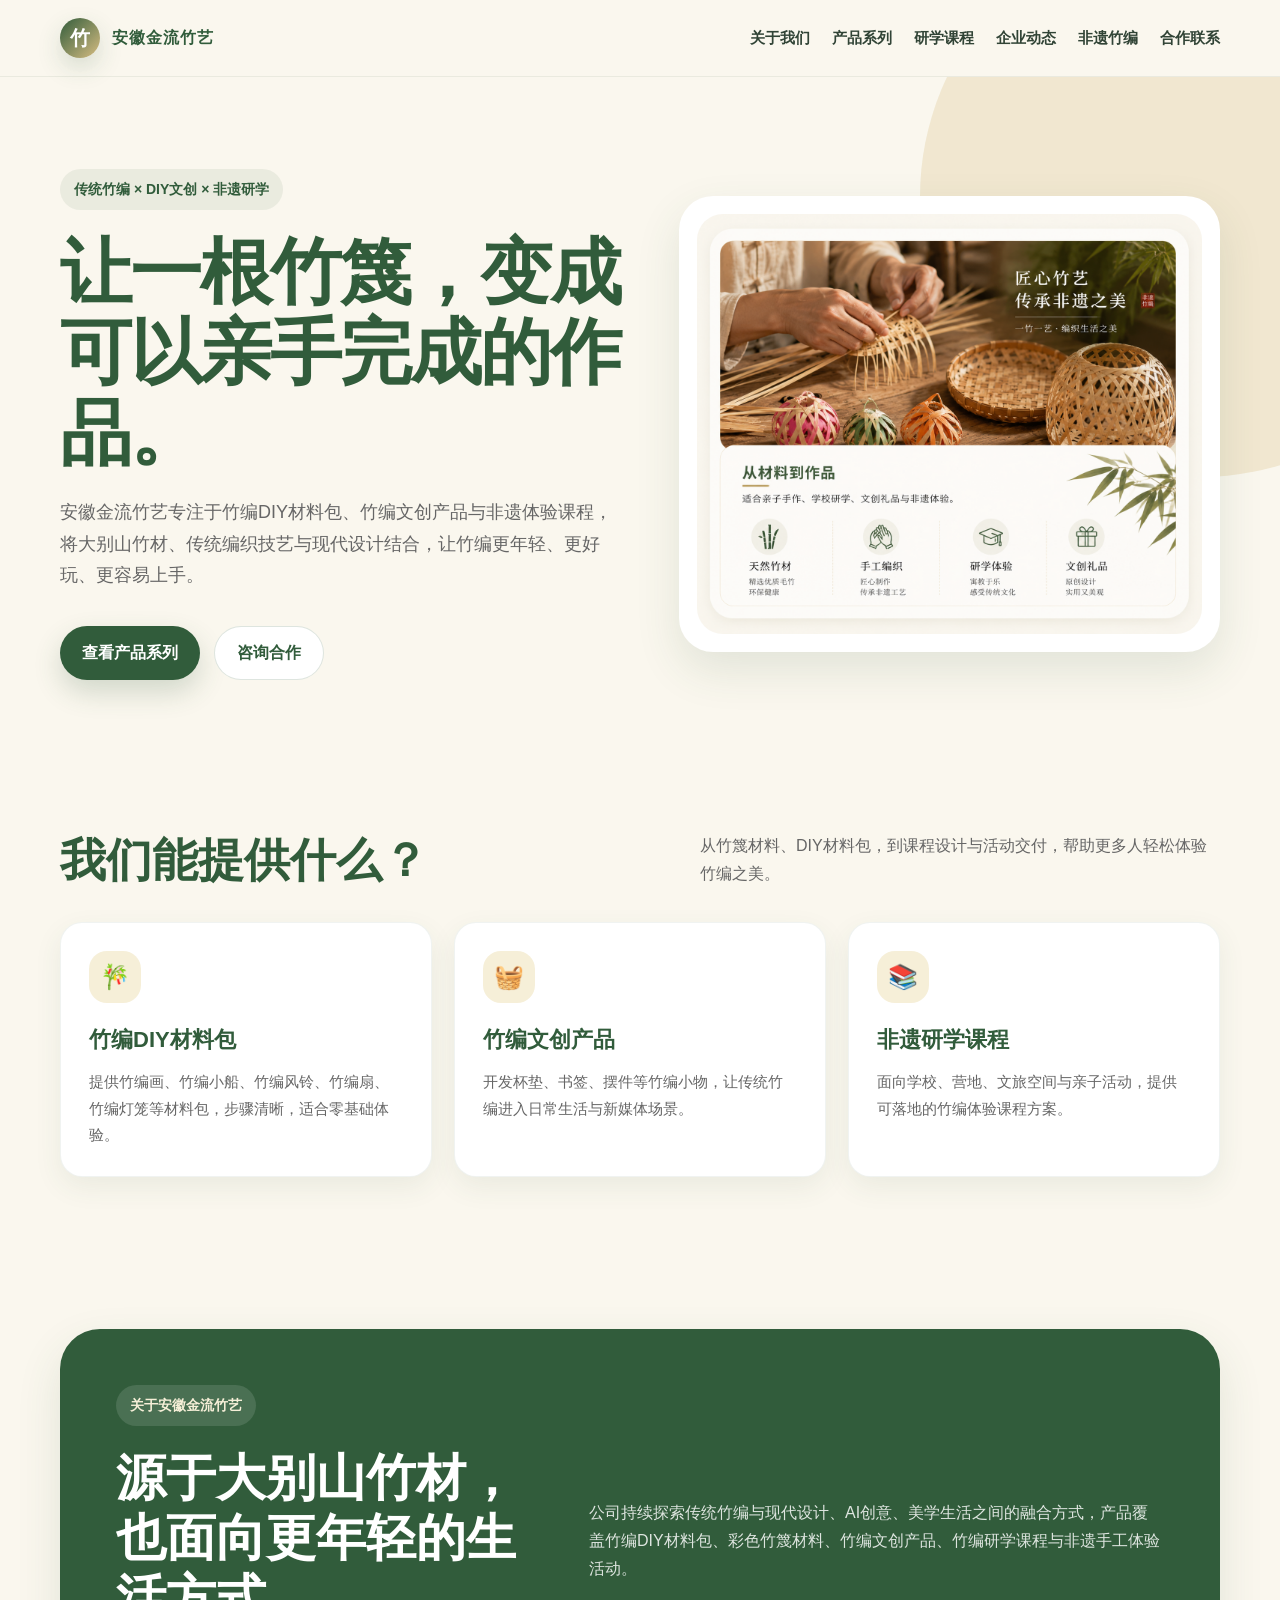
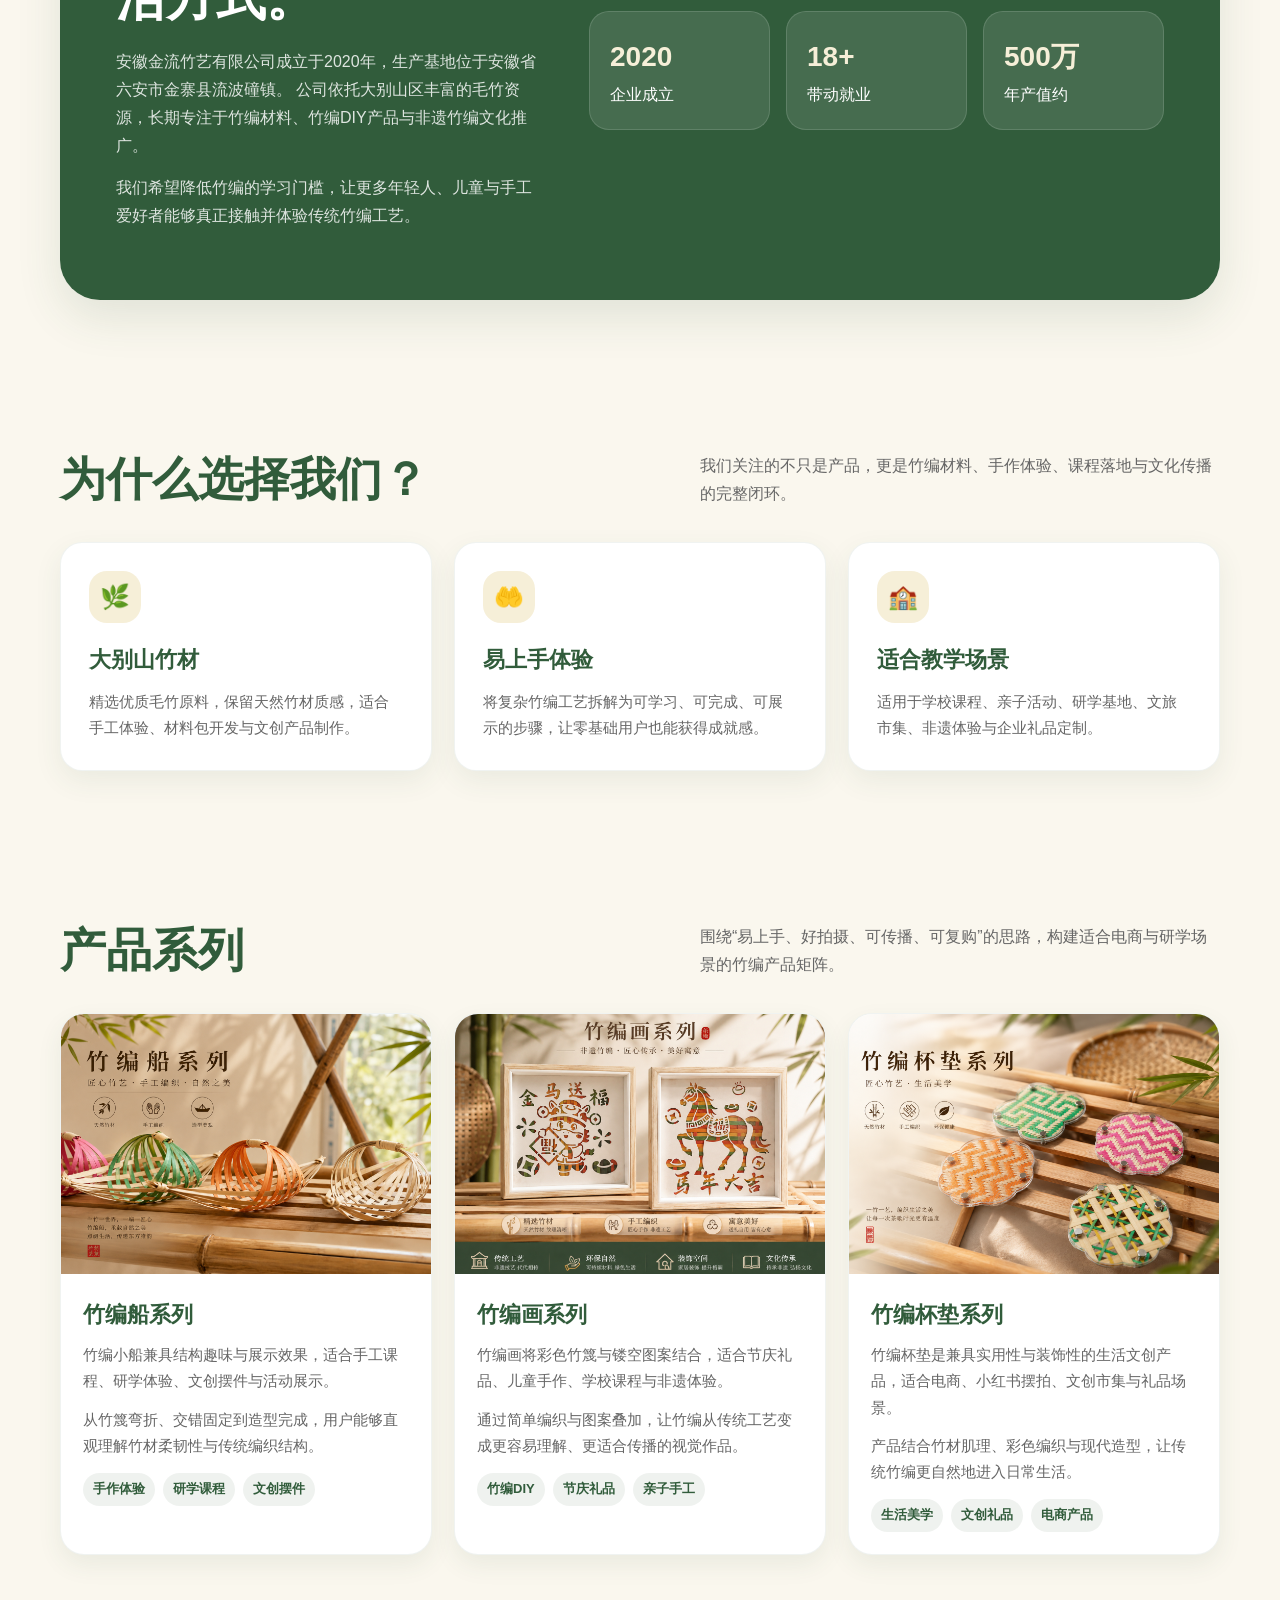
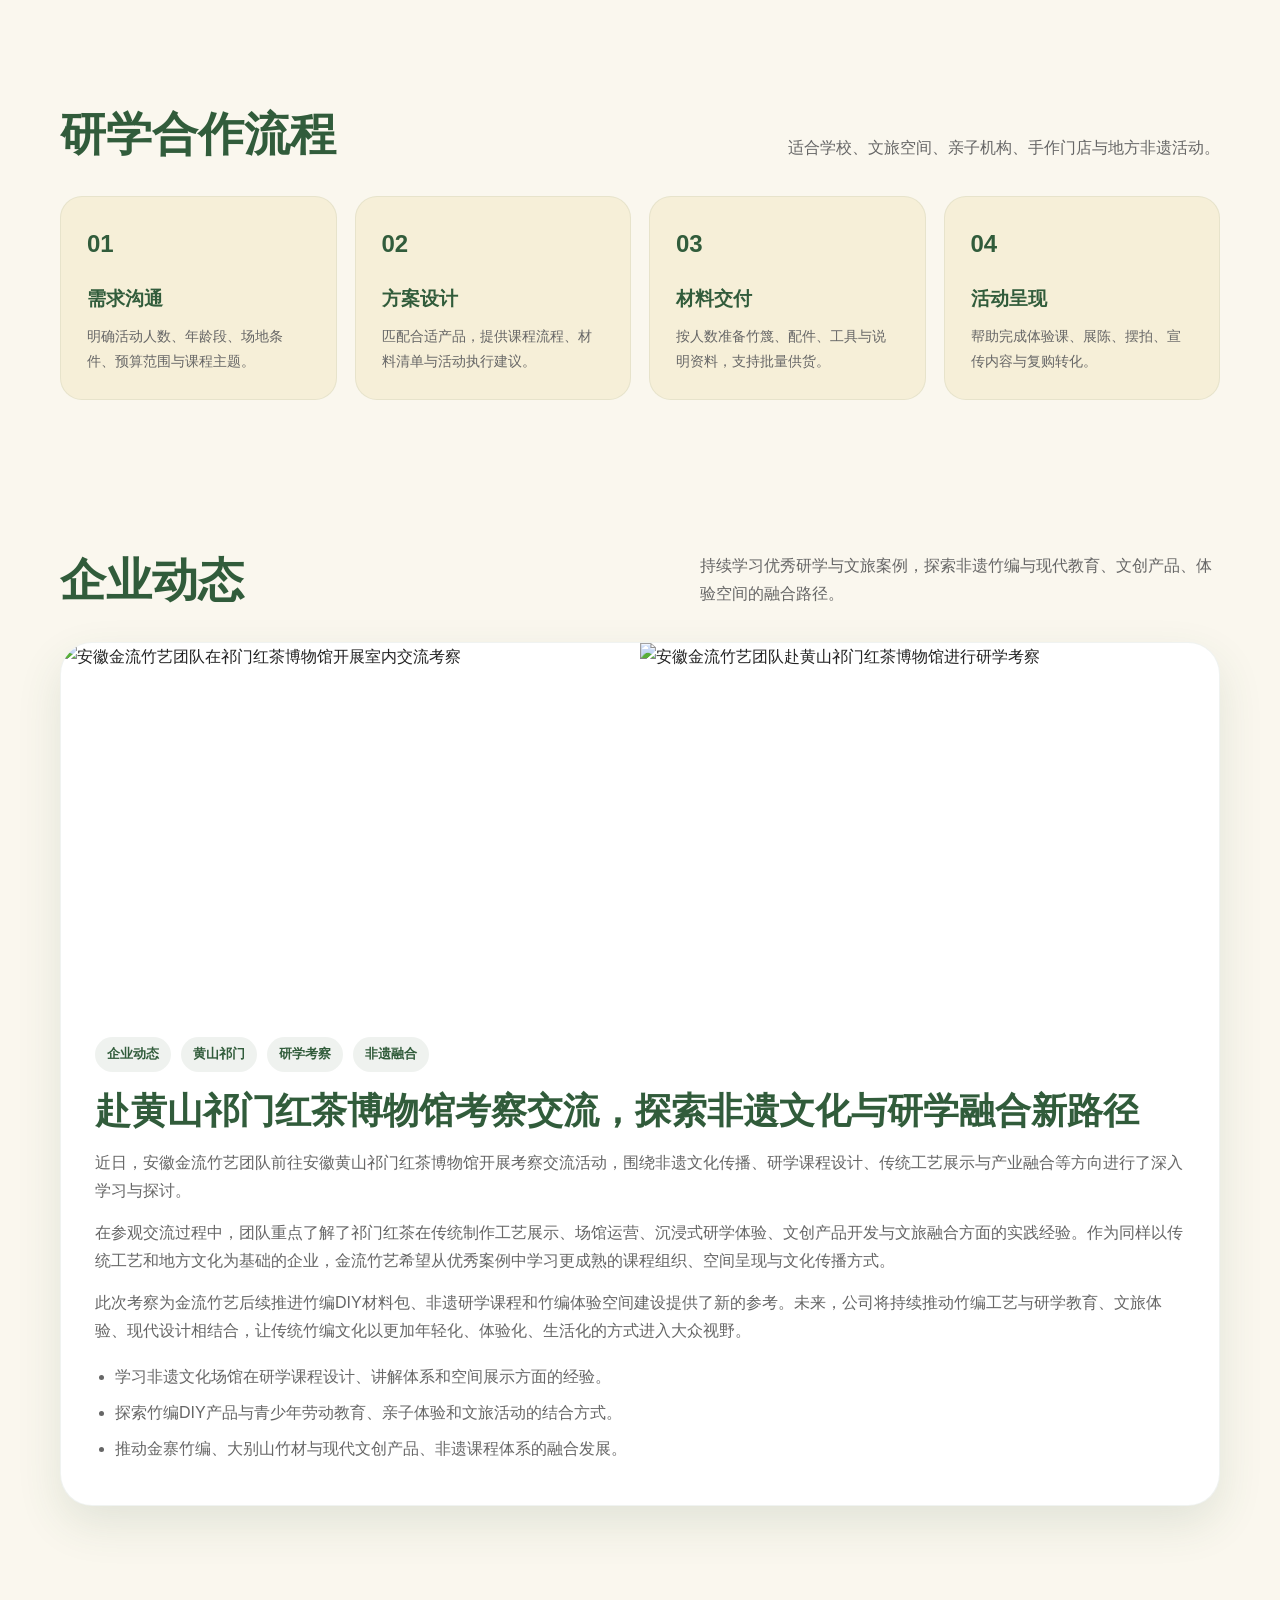
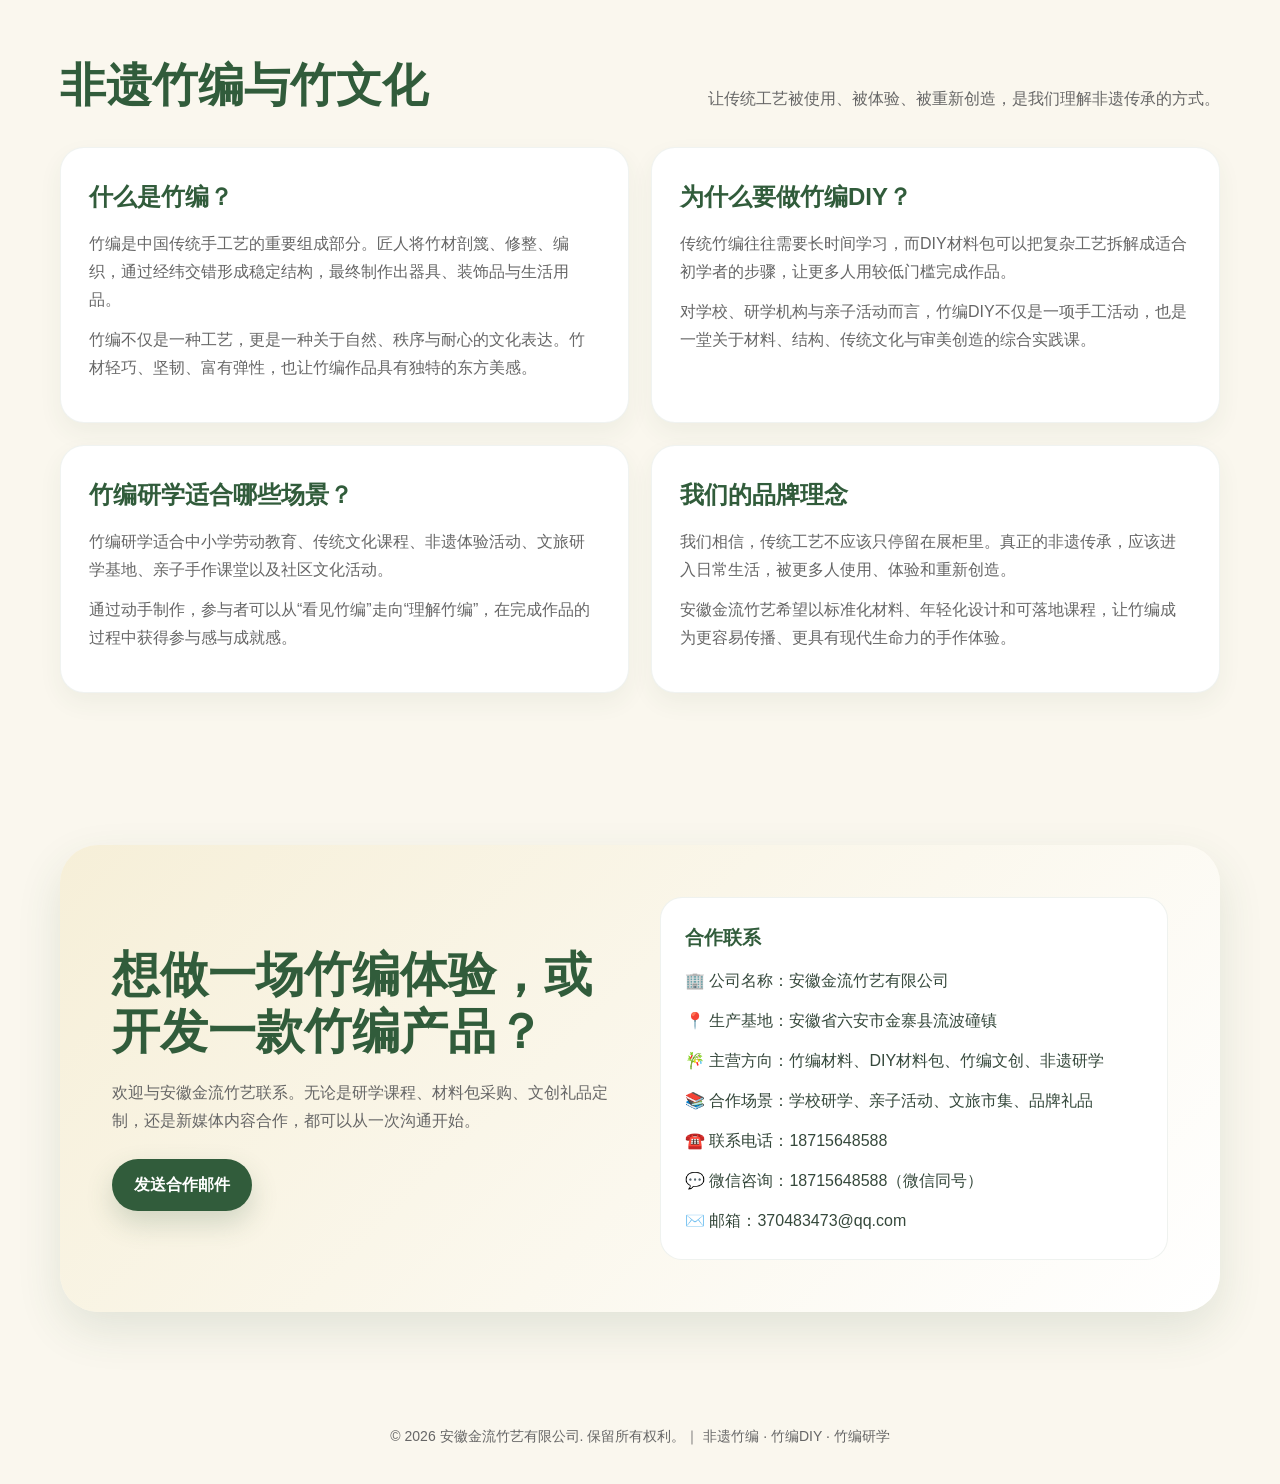
==== commit 005de986: "Update index.html" ====
--- a/index.html
+++ b/index.html
@@ -5,13 +5,14 @@
   <meta name="viewport" content="width=device-width, initial-scale=1.0" />
   <title>安徽金流竹艺有限公司｜非遗竹编｜竹编DIY材料包｜竹编研学课程</title>
   <meta name="description" content="安徽金流竹艺有限公司位于安徽金寨，专注竹编DIY材料包、非遗竹编文创产品、竹编研学课程与传统竹编工艺推广，提供竹编画、竹编杯垫、竹编小船等产品与定制合作。" />
-  <meta name="keywords" content="安徽金流竹艺,金流竹艺,非遗竹编,竹编DIY,竹编材料包,竹编研学,竹编文创,安徽竹编,金寨竹编,手工竹编" />
+  <meta name="keywords" content="安徽金流竹艺,金流竹艺,非遗竹编,竹编DIY,竹编材料包,竹编研学,竹编文创,安徽竹编,金寨竹编,手工竹编,黄山研学,祁门红茶博物馆" />
   <meta name="author" content="安徽金流竹艺有限公司" />
   <meta property="og:title" content="安徽金流竹艺有限公司｜非遗竹编与DIY文创材料" />
   <meta property="og:description" content="专注竹编DIY材料包、竹编文创产品与非遗研学课程，让传统竹编更年轻、更好玩、更容易上手。" />
   <meta property="og:image" content="fengmian.png" />
   <meta property="og:type" content="website" />
   <meta property="og:url" content="https://www.jinliuzhuyi.com" />
+
   <style>
     :root {
       --green: #315c3b;
@@ -99,7 +100,7 @@
     .nav-links {
       display: flex;
       align-items: center;
-      gap: 28px;
+      gap: 22px;
       font-size: 15px;
       color: #314436;
       font-weight: 600;
@@ -429,6 +430,70 @@
       margin-bottom: 12px;
     }
 
+    .news-card {
+      background: var(--white);
+      border-radius: 32px;
+      overflow: hidden;
+      box-shadow: var(--shadow);
+      border: 1px solid rgba(49,92,59,.07);
+    }
+
+    .news-images {
+      display: grid;
+      grid-template-columns: 1fr 1fr;
+      gap: 0;
+    }
+
+    .news-images img {
+      width: 100%;
+      height: 360px;
+      object-fit: cover;
+    }
+
+    .news-content {
+      padding: 34px;
+    }
+
+    .news-meta {
+      display: flex;
+      flex-wrap: wrap;
+      gap: 10px;
+      margin-bottom: 16px;
+    }
+
+    .news-meta span {
+      display: inline-flex;
+      align-items: center;
+      background: rgba(49,92,59,.08);
+      color: var(--green);
+      padding: 6px 12px;
+      border-radius: 999px;
+      font-size: 13px;
+      font-weight: 700;
+    }
+
+    .news-content h3 {
+      color: var(--green);
+      font-size: clamp(26px, 3vw, 36px);
+      line-height: 1.25;
+      margin-bottom: 16px;
+    }
+
+    .news-content p {
+      color: var(--muted);
+      margin-bottom: 14px;
+    }
+
+    .news-list {
+      margin-top: 18px;
+      padding-left: 20px;
+      color: var(--muted);
+    }
+
+    .news-list li {
+      margin-bottom: 8px;
+    }
+
     .contact {
       background: linear-gradient(135deg, var(--bamboo-light), #fff);
       border-radius: 38px;
@@ -492,7 +557,8 @@
       .product-grid,
       .process,
       .stats,
-      .article-grid {
+      .article-grid,
+      .news-images {
         grid-template-columns: 1fr 1fr;
       }
 
@@ -511,7 +577,8 @@
       .product-grid,
       .process,
       .stats,
-      .article-grid {
+      .article-grid,
+      .news-images {
         grid-template-columns: 1fr;
       }
 
@@ -533,6 +600,10 @@
 
       .hero-card img {
         min-height: 260px;
+      }
+
+      .news-images img {
+        height: 260px;
       }
     }
   </style>
@@ -548,6 +619,7 @@
         <a href="#about">关于我们</a>
         <a href="#products">产品系列</a>
         <a href="#course">研学课程</a>
+        <a href="#news">企业动态</a>
         <a href="#culture">非遗竹编</a>
         <a href="#contact">合作联系</a>
       </nav>
@@ -749,6 +821,45 @@
       </div>
     </section>
 
+    <section id="news">
+      <div class="container">
+        <div class="section-title">
+          <h2>企业动态</h2>
+          <p>持续学习优秀研学与文旅案例，探索非遗竹编与现代教育、文创产品、体验空间的融合路径。</p>
+        </div>
+
+        <article class="news-card">
+          <div class="news-images">
+            <img src="qimen-kaocha-1.jpg" alt="安徽金流竹艺团队在祁门红茶博物馆开展室内交流考察" />
+            <img src="qimen-kaocha-2.jpg" alt="安徽金流竹艺团队赴黄山祁门红茶博物馆进行研学考察" />
+          </div>
+          <div class="news-content">
+            <div class="news-meta">
+              <span>企业动态</span>
+              <span>黄山祁门</span>
+              <span>研学考察</span>
+              <span>非遗融合</span>
+            </div>
+            <h3>赴黄山祁门红茶博物馆考察交流，探索非遗文化与研学融合新路径</h3>
+            <p>
+              近日，安徽金流竹艺团队前往安徽黄山祁门红茶博物馆开展考察交流活动，围绕非遗文化传播、研学课程设计、传统工艺展示与产业融合等方向进行了深入学习与探讨。
+            </p>
+            <p>
+              在参观交流过程中，团队重点了解了祁门红茶在传统制作工艺展示、场馆运营、沉浸式研学体验、文创产品开发与文旅融合方面的实践经验。作为同样以传统工艺和地方文化为基础的企业，金流竹艺希望从优秀案例中学习更成熟的课程组织、空间呈现与文化传播方式。
+            </p>
+            <p>
+              此次考察为金流竹艺后续推进竹编DIY材料包、非遗研学课程和竹编体验空间建设提供了新的参考。未来，公司将持续推动竹编工艺与研学教育、文旅体验、现代设计相结合，让传统竹编文化以更加年轻化、体验化、生活化的方式进入大众视野。
+            </p>
+            <ul class="news-list">
+              <li>学习非遗文化场馆在研学课程设计、讲解体系和空间展示方面的经验。</li>
+              <li>探索竹编DIY产品与青少年劳动教育、亲子体验和文旅活动的结合方式。</li>
+              <li>推动金寨竹编、大别山竹材与现代文创产品、非遗课程体系的融合发展。</li>
+            </ul>
+          </div>
+        </article>
+      </div>
+    </section>
+
     <section id="culture">
       <div class="container">
         <div class="section-title">
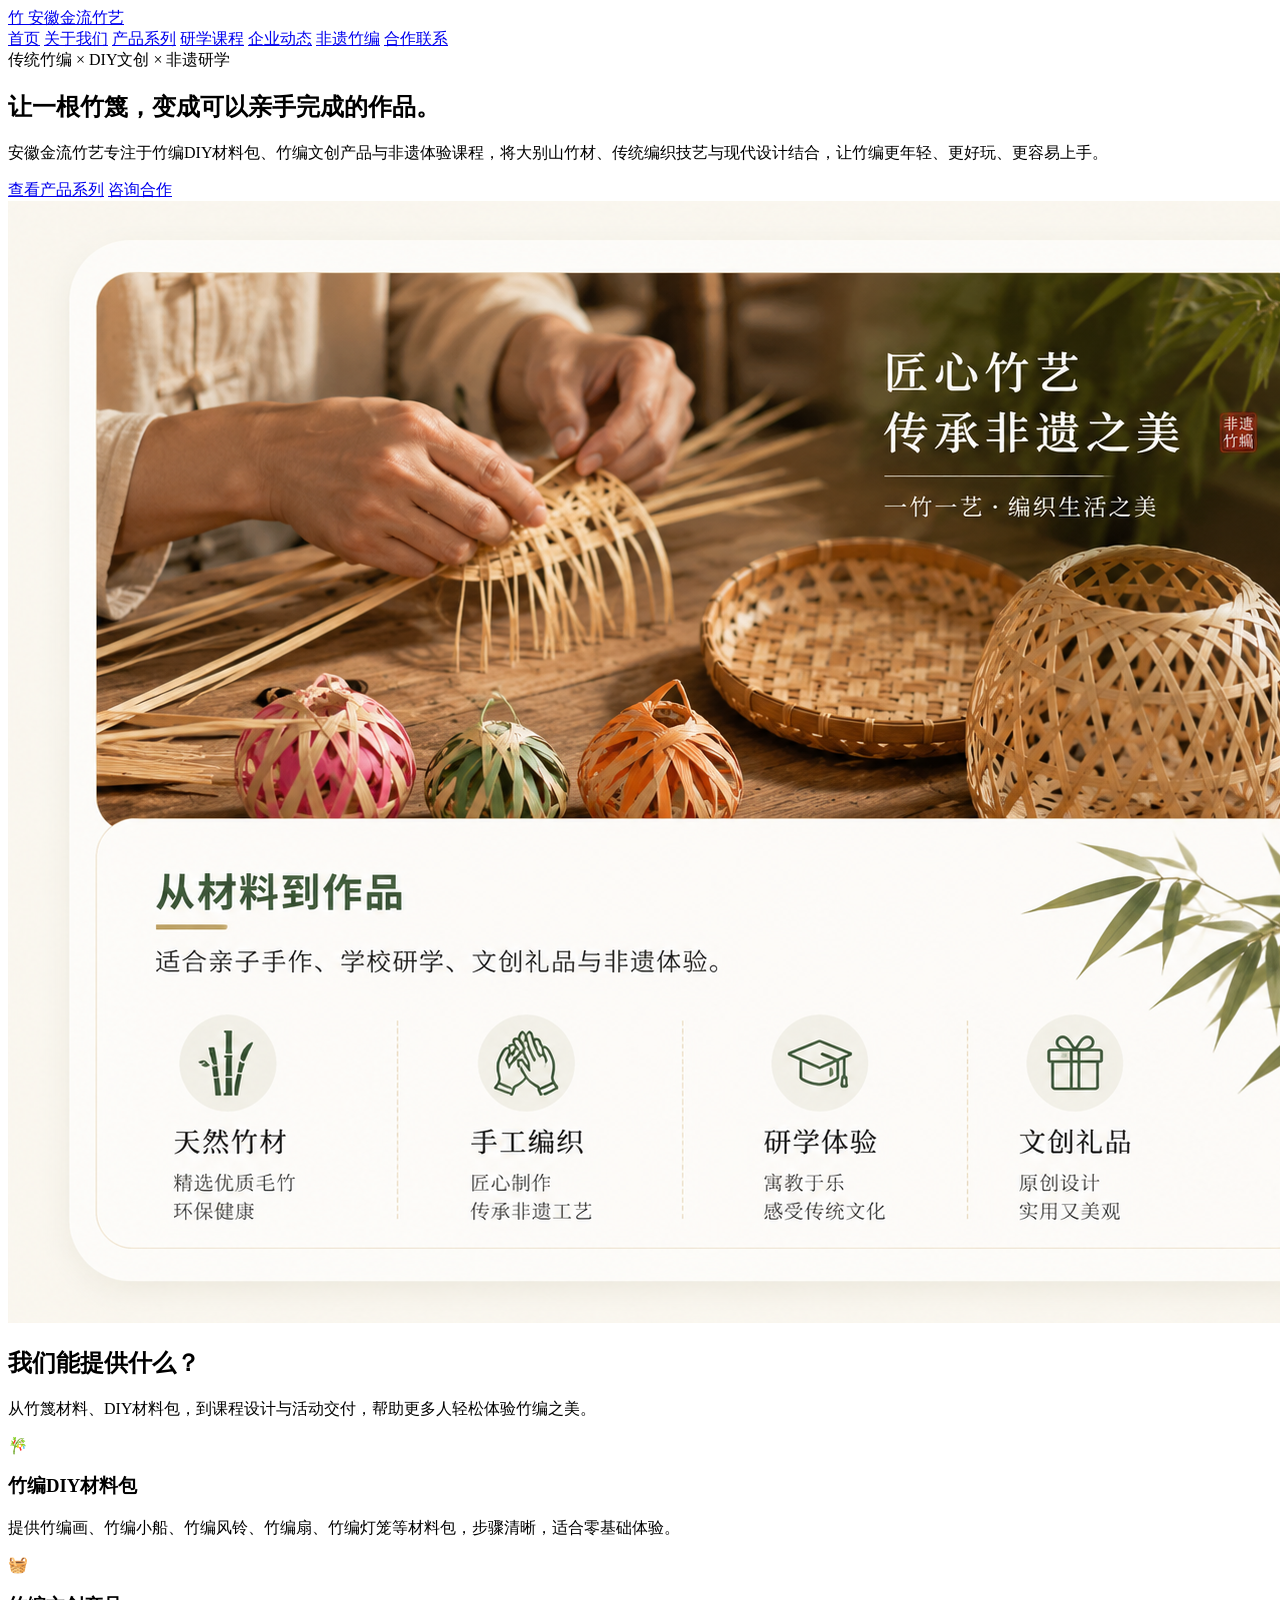
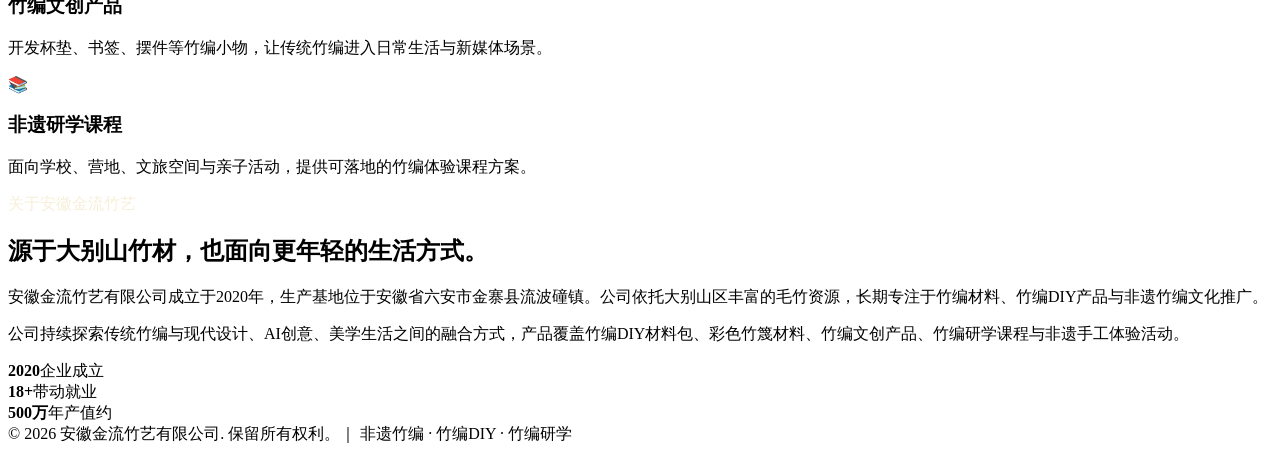
==== commit 882e70e9: "Update index.html" ====
--- a/index.html
+++ b/index.html
@@ -4,940 +4,83 @@
   <meta charset="UTF-8" />
   <meta name="viewport" content="width=device-width, initial-scale=1.0" />
   <title>安徽金流竹艺有限公司｜非遗竹编｜竹编DIY材料包｜竹编研学课程</title>
-  <meta name="description" content="安徽金流竹艺有限公司位于安徽金寨，专注竹编DIY材料包、非遗竹编文创产品、竹编研学课程与传统竹编工艺推广，提供竹编画、竹编杯垫、竹编小船等产品与定制合作。" />
-  <meta name="keywords" content="安徽金流竹艺,金流竹艺,非遗竹编,竹编DIY,竹编材料包,竹编研学,竹编文创,安徽竹编,金寨竹编,手工竹编,黄山研学,祁门红茶博物馆" />
+  <meta name="description" content="安徽金流竹艺有限公司位于安徽金寨，专注竹编DIY材料包、非遗竹编文创产品、竹编研学课程与传统竹编工艺推广。" />
+  <meta name="keywords" content="安徽金流竹艺,非遗竹编,竹编DIY,竹编材料包,竹编研学,竹编文创,安徽竹编,金寨竹编" />
   <meta name="author" content="安徽金流竹艺有限公司" />
-  <meta property="og:title" content="安徽金流竹艺有限公司｜非遗竹编与DIY文创材料" />
-  <meta property="og:description" content="专注竹编DIY材料包、竹编文创产品与非遗研学课程，让传统竹编更年轻、更好玩、更容易上手。" />
-  <meta property="og:image" content="fengmian.png" />
-  <meta property="og:type" content="website" />
-  <meta property="og:url" content="https://www.jinliuzhuyi.com" />
-
-  <style>
-    :root {
-      --green: #315c3b;
-      --green-dark: #204128;
-      --green-light: #557a5d;
-      --bamboo: #d7bd82;
-      --bamboo-light: #f6efd8;
-      --ink: #222222;
-      --muted: #666666;
-      --white: #ffffff;
-      --bg: #faf7ee;
-      --radius: 22px;
-      --shadow: 0 18px 45px rgba(49, 92, 59, 0.12);
-    }
-
-    * {
-      margin: 0;
-      padding: 0;
-      box-sizing: border-box;
-    }
-
-    html {
-      scroll-behavior: smooth;
-    }
-
-    body {
-      font-family: -apple-system, BlinkMacSystemFont, "PingFang SC", "Microsoft YaHei", "Noto Sans SC", sans-serif;
-      color: var(--ink);
-      background: var(--bg);
-      line-height: 1.75;
-    }
-
-    a {
-      color: inherit;
-      text-decoration: none;
-    }
-
-    img {
-      max-width: 100%;
-      display: block;
-    }
-
-    .container {
-      width: min(1160px, 92%);
-      margin: 0 auto;
-    }
-
-    header {
-      position: sticky;
-      top: 0;
-      z-index: 10;
-      background: rgba(250, 247, 238, 0.92);
-      backdrop-filter: blur(14px);
-      border-bottom: 1px solid rgba(49, 92, 59, 0.08);
-    }
-
-    .nav {
-      height: 76px;
-      display: flex;
-      align-items: center;
-      justify-content: space-between;
-    }
-
-    .logo {
-      display: flex;
-      align-items: center;
-      gap: 12px;
-      font-weight: 800;
-      color: var(--green);
-      letter-spacing: 1px;
-    }
-
-    .logo-mark {
-      width: 40px;
-      height: 40px;
-      border-radius: 50%;
-      background: linear-gradient(135deg, var(--green), var(--bamboo));
-      display: grid;
-      place-items: center;
-      color: var(--white);
-      font-size: 20px;
-      box-shadow: 0 10px 24px rgba(49, 92, 59, 0.18);
-    }
-
-    .nav-links {
-      display: flex;
-      align-items: center;
-      gap: 22px;
-      font-size: 15px;
-      color: #314436;
-      font-weight: 600;
-    }
-
-    .nav-links a:hover {
-      color: var(--green-light);
-    }
-
-    .btn {
-      display: inline-flex;
-      align-items: center;
-      justify-content: center;
-      gap: 8px;
-      padding: 12px 22px;
-      border-radius: 999px;
-      background: var(--green);
-      color: var(--white);
-      font-weight: 700;
-      box-shadow: 0 12px 28px rgba(49, 92, 59, 0.2);
-      transition: transform 0.2s ease, box-shadow 0.2s ease;
-    }
-
-    .btn:hover {
-      transform: translateY(-2px);
-      box-shadow: 0 16px 34px rgba(49, 92, 59, 0.26);
-    }
-
-    .btn.secondary {
-      background: var(--white);
-      color: var(--green);
-      box-shadow: none;
-      border: 1px solid rgba(49, 92, 59, 0.16);
-    }
-
-    .hero {
-      padding: 92px 0 76px;
-      position: relative;
-      overflow: hidden;
-    }
-
-    .hero::before {
-      content: "";
-      position: absolute;
-      width: 560px;
-      height: 560px;
-      border-radius: 50%;
-      background: rgba(215, 189, 130, 0.28);
-      right: -200px;
-      top: -160px;
-      z-index: -1;
-    }
-
-    .hero-grid {
-      display: grid;
-      grid-template-columns: 1.02fr 0.98fr;
-      gap: 56px;
-      align-items: center;
-    }
-
-    .eyebrow {
-      display: inline-flex;
-      align-items: center;
-      padding: 8px 14px;
-      border-radius: 999px;
-      background: rgba(49, 92, 59, 0.08);
-      color: var(--green);
-      font-size: 14px;
-      font-weight: 800;
-      margin-bottom: 22px;
-    }
-
-    h1 {
-      font-size: clamp(42px, 6vw, 72px);
-      line-height: 1.12;
-      color: var(--green);
-      letter-spacing: -2px;
-      margin-bottom: 24px;
-    }
-
-    .hero p {
-      font-size: 18px;
-      color: var(--muted);
-      max-width: 620px;
-      margin-bottom: 34px;
-    }
-
-    .hero-actions {
-      display: flex;
-      flex-wrap: wrap;
-      gap: 14px;
-    }
-
-    .hero-card {
-      position: relative;
-      padding: 18px;
-      background: var(--white);
-      border-radius: 34px;
-      box-shadow: var(--shadow);
-      overflow: hidden;
-    }
-
-    .hero-card img {
-      width: 100%;
-      min-height: 420px;
-      object-fit: cover;
-      border-radius: 26px;
-    }
-
-    section {
-      padding: 76px 0;
-    }
-
-    .section-title {
-      display: flex;
-      align-items: flex-end;
-      justify-content: space-between;
-      gap: 28px;
-      margin-bottom: 34px;
-    }
-
-    .section-title h2 {
-      font-size: clamp(30px, 4vw, 46px);
-      color: var(--green);
-      line-height: 1.2;
-    }
-
-    .section-title p {
-      color: var(--muted);
-      max-width: 520px;
-    }
-
-    .cards {
-      display: grid;
-      grid-template-columns: repeat(3, 1fr);
-      gap: 22px;
-    }
-
-    .card {
-      background: var(--white);
-      border-radius: var(--radius);
-      padding: 28px;
-      box-shadow: 0 10px 28px rgba(49, 92, 59, 0.08);
-      border: 1px solid rgba(49, 92, 59, 0.07);
-    }
-
-    .card-icon {
-      width: 52px;
-      height: 52px;
-      border-radius: 18px;
-      background: var(--bamboo-light);
-      display: grid;
-      place-items: center;
-      font-size: 24px;
-      margin-bottom: 18px;
-    }
-
-    .card h3 {
-      font-size: 22px;
-      color: var(--green);
-      margin-bottom: 10px;
-    }
-
-    .card p,
-    .card li {
-      color: var(--muted);
-      font-size: 15px;
-    }
-
-    .card ul {
-      padding-left: 18px;
-      margin-top: 10px;
-    }
-
-    .about {
-      background: var(--green);
-      color: var(--white);
-      border-radius: 40px;
-      padding: 56px;
-      display: grid;
-      grid-template-columns: 0.85fr 1.15fr;
-      gap: 48px;
-      align-items: center;
-      box-shadow: var(--shadow);
-    }
-
-    .about h2 {
-      font-size: clamp(32px, 4vw, 50px);
-      line-height: 1.2;
-      margin-bottom: 20px;
-    }
-
-    .about p {
-      color: rgba(255,255,255,.84);
-      margin-bottom: 14px;
-    }
-
-    .stats {
-      display: grid;
-      grid-template-columns: repeat(3, 1fr);
-      gap: 16px;
-      margin-top: 28px;
-    }
-
-    .stat {
-      background: rgba(255,255,255,.1);
-      border: 1px solid rgba(255,255,255,.14);
-      border-radius: 20px;
-      padding: 20px;
-    }
-
-    .stat strong {
-      display: block;
-      font-size: 28px;
-      color: var(--bamboo-light);
-    }
-
-    .product-grid {
-      display: grid;
-      grid-template-columns: repeat(3, 1fr);
-      gap: 22px;
-    }
-
-    .product {
-      background: var(--white);
-      border-radius: 24px;
-      overflow: hidden;
-      box-shadow: 0 10px 24px rgba(49,92,59,.08);
-      border: 1px solid rgba(49,92,59,.07);
-    }
-
-    .product-img img {
-      width: 100%;
-      height: 260px;
-      object-fit: cover;
-    }
-
-    .product-content {
-      padding: 22px;
-    }
-
-    .product-content h3 {
-      color: var(--green);
-      font-size: 22px;
-      margin-bottom: 8px;
-    }
-
-    .product-content p {
-      color: var(--muted);
-      font-size: 15px;
-      margin-bottom: 12px;
-    }
-
-    .tag-list {
-      display: flex;
-      flex-wrap: wrap;
-      gap: 8px;
-      margin-top: 14px;
-    }
-
-    .tag {
-      font-size: 13px;
-      color: var(--green);
-      background: rgba(49,92,59,.08);
-      padding: 5px 10px;
-      border-radius: 999px;
-      font-weight: 700;
-    }
-
-    .process {
-      display: grid;
-      grid-template-columns: repeat(4, 1fr);
-      gap: 18px;
-      counter-reset: step;
-    }
-
-    .step {
-      position: relative;
-      background: var(--bamboo-light);
-      border-radius: 22px;
-      padding: 26px;
-      border: 1px solid rgba(49,92,59,.08);
-    }
-
-    .step::before {
-      counter-increment: step;
-      content: "0" counter(step);
-      display: inline-block;
-      color: var(--green);
-      font-weight: 900;
-      margin-bottom: 18px;
-      font-size: 24px;
-    }
-
-    .step h3 {
-      color: var(--green);
-      margin-bottom: 8px;
-    }
-
-    .step p {
-      color: var(--muted);
-      font-size: 14px;
-    }
-
-    .article-grid {
-      display: grid;
-      grid-template-columns: repeat(2, 1fr);
-      gap: 22px;
-    }
-
-    .article {
-      background: var(--white);
-      border-radius: 24px;
-      padding: 28px;
-      border: 1px solid rgba(49,92,59,.07);
-      box-shadow: 0 10px 24px rgba(49,92,59,.06);
-    }
-
-    .article h3 {
-      color: var(--green);
-      font-size: 24px;
-      margin-bottom: 12px;
-    }
-
-    .article p {
-      color: var(--muted);
-      margin-bottom: 12px;
-    }
-
-    .news-card {
-      background: var(--white);
-      border-radius: 32px;
-      overflow: hidden;
-      box-shadow: var(--shadow);
-      border: 1px solid rgba(49,92,59,.07);
-    }
-
-    .news-images {
-      display: grid;
-      grid-template-columns: 1fr 1fr;
-      gap: 0;
-    }
-
-    .news-images img {
-      width: 100%;
-      height: 360px;
-      object-fit: cover;
-    }
-
-    .news-content {
-      padding: 34px;
-    }
-
-    .news-meta {
-      display: flex;
-      flex-wrap: wrap;
-      gap: 10px;
-      margin-bottom: 16px;
-    }
-
-    .news-meta span {
-      display: inline-flex;
-      align-items: center;
-      background: rgba(49,92,59,.08);
-      color: var(--green);
-      padding: 6px 12px;
-      border-radius: 999px;
-      font-size: 13px;
-      font-weight: 700;
-    }
-
-    .news-content h3 {
-      color: var(--green);
-      font-size: clamp(26px, 3vw, 36px);
-      line-height: 1.25;
-      margin-bottom: 16px;
-    }
-
-    .news-content p {
-      color: var(--muted);
-      margin-bottom: 14px;
-    }
-
-    .news-list {
-      margin-top: 18px;
-      padding-left: 20px;
-      color: var(--muted);
-    }
-
-    .news-list li {
-      margin-bottom: 8px;
-    }
-
-    .contact {
-      background: linear-gradient(135deg, var(--bamboo-light), #fff);
-      border-radius: 38px;
-      padding: 52px;
-      display: grid;
-      grid-template-columns: 1fr 1fr;
-      gap: 40px;
-      align-items: center;
-      box-shadow: var(--shadow);
-    }
-
-    .contact h2 {
-      font-size: clamp(30px, 4vw, 48px);
-      color: var(--green);
-      line-height: 1.2;
-      margin-bottom: 18px;
-    }
-
-    .contact p {
-      color: var(--muted);
-      margin-bottom: 24px;
-    }
-
-    .contact-list {
-      display: grid;
-      gap: 12px;
-      color: #35483b;
-    }
-
-    .contact-box {
-      background: var(--white);
-      border-radius: 22px;
-      padding: 24px;
-      border: 1px solid rgba(49,92,59,.08);
-    }
-
-    .contact-box h3 {
-      color: var(--green);
-      margin-bottom: 12px;
-    }
-
-    footer {
-      padding: 36px 0;
-      color: var(--muted);
-      text-align: center;
-      font-size: 14px;
-    }
-
-    @media (max-width: 900px) {
-      .nav-links {
-        display: none;
-      }
-
-      .hero-grid,
-      .about,
-      .contact {
-        grid-template-columns: 1fr;
-      }
-
-      .cards,
-      .product-grid,
-      .process,
-      .stats,
-      .article-grid,
-      .news-images {
-        grid-template-columns: 1fr 1fr;
-      }
-
-      .about,
-      .contact {
-        padding: 36px;
-      }
-    }
-
-    @media (max-width: 560px) {
-      .hero {
-        padding-top: 58px;
-      }
-
-      .cards,
-      .product-grid,
-      .process,
-      .stats,
-      .article-grid,
-      .news-images {
-        grid-template-columns: 1fr;
-      }
-
-      .hero-actions {
-        flex-direction: column;
-      }
-
-      .btn {
-        width: 100%;
-      }
-
-      .section-title {
-        display: block;
-      }
-
-      .section-title p {
-        margin-top: 12px;
-      }
-
-      .hero-card img {
-        min-height: 260px;
-      }
-
-      .news-images img {
-        height: 260px;
-      }
-    }
-  </style>
+  <link rel="stylesheet" href="style.css" />
 </head>
 <body>
-  <header>
-    <div class="container nav">
-      <a href="#home" class="logo" aria-label="安徽金流竹艺首页">
-        <span class="logo-mark">竹</span>
-        <span>安徽金流竹艺</span>
-      </a>
-      <nav class="nav-links">
-        <a href="#about">关于我们</a>
-        <a href="#products">产品系列</a>
-        <a href="#course">研学课程</a>
-        <a href="#news">企业动态</a>
-        <a href="#culture">非遗竹编</a>
-        <a href="#contact">合作联系</a>
-      </nav>
-    </div>
-  </header>
-
-  <main id="home">
-    <section class="hero">
-      <div class="container hero-grid">
-        <div>
-          <span class="eyebrow">传统竹编 × DIY文创 × 非遗研学</span>
-          <h1>让一根竹篾，变成可以亲手完成的作品。</h1>
-          <p>
-            安徽金流竹艺专注于竹编DIY材料包、竹编文创产品与非遗体验课程，
-            将大别山竹材、传统编织技艺与现代设计结合，让竹编更年轻、更好玩、更容易上手。
-          </p>
-          <div class="hero-actions">
-            <a class="btn" href="#products">查看产品系列</a>
-            <a class="btn secondary" href="#contact">咨询合作</a>
-          </div>
-        </div>
-        <div class="hero-card">
-          <img src="fengmian.png" alt="安徽金流竹艺非遗竹编DIY材料包与手工体验展示" />
+<header>
+  <div class="container nav">
+    <a href="index.html" class="logo" aria-label="安徽金流竹艺首页">
+      <span class="logo-mark">竹</span>
+      <span>安徽金流竹艺</span>
+    </a>
+    <nav class="nav-links">
+      <a href="index.html" class="active">首页</a>
+      <a href="about.html" class="">关于我们</a>
+      <a href="products.html" class="">产品系列</a>
+      <a href="course.html" class="">研学课程</a>
+      <a href="news.html" class="">企业动态</a>
+      <a href="culture.html" class="">非遗竹编</a>
+      <a href="contact.html" class="">合作联系</a>
+    </nav>
+  </div>
+</header>
+<main>
+  <section class="hero">
+    <div class="container hero-grid">
+      <div>
+        <span class="eyebrow">传统竹编 × DIY文创 × 非遗研学</span>
+        <h1>让一根竹篾，变成可以亲手完成的作品。</h1>
+        <p>安徽金流竹艺专注于竹编DIY材料包、竹编文创产品与非遗体验课程，将大别山竹材、传统编织技艺与现代设计结合，让竹编更年轻、更好玩、更容易上手。</p>
+        <div class="hero-actions">
+          <a class="btn" href="products.html">查看产品系列</a>
+          <a class="btn secondary" href="contact.html">咨询合作</a>
         </div>
       </div>
-    </section>
+      <div class="hero-card">
+        <img src="fengmian.png" alt="安徽金流竹艺非遗竹编DIY材料包与手工体验展示" />
+      </div>
+    </div>
+  </section>
 
-    <section>
-      <div class="container">
-        <div class="section-title">
-          <h2>我们能提供什么？</h2>
-          <p>从竹篾材料、DIY材料包，到课程设计与活动交付，帮助更多人轻松体验竹编之美。</p>
-        </div>
-        <div class="cards">
-          <article class="card">
-            <div class="card-icon">🎋</div>
-            <h3>竹编DIY材料包</h3>
-            <p>提供竹编画、竹编小船、竹编风铃、竹编扇、竹编灯笼等材料包，步骤清晰，适合零基础体验。</p>
-          </article>
-          <article class="card">
-            <div class="card-icon">🧺</div>
-            <h3>竹编文创产品</h3>
-            <p>开发杯垫、书签、摆件等竹编小物，让传统竹编进入日常生活与新媒体场景。</p>
-          </article>
-          <article class="card">
-            <div class="card-icon">📚</div>
-            <h3>非遗研学课程</h3>
-            <p>面向学校、营地、文旅空间与亲子活动，提供可落地的竹编体验课程方案。</p>
-          </article>
+  <section>
+    <div class="container">
+      <div class="section-title">
+        <h2>我们能提供什么？</h2>
+        <p>从竹篾材料、DIY材料包，到课程设计与活动交付，帮助更多人轻松体验竹编之美。</p>
+      </div>
+      <div class="cards">
+        <article class="card"><div class="card-icon">🎋</div><h3>竹编DIY材料包</h3><p>提供竹编画、竹编小船、竹编风铃、竹编扇、竹编灯笼等材料包，步骤清晰，适合零基础体验。</p></article>
+        <article class="card"><div class="card-icon">🧺</div><h3>竹编文创产品</h3><p>开发杯垫、书签、摆件等竹编小物，让传统竹编进入日常生活与新媒体场景。</p></article>
+        <article class="card"><div class="card-icon">📚</div><h3>非遗研学课程</h3><p>面向学校、营地、文旅空间与亲子活动，提供可落地的竹编体验课程方案。</p></article>
+      </div>
+    </div>
+  </section>
+
+  <section>
+    <div class="container about-block">
+      <div>
+        <span class="eyebrow" style="background: rgba(255,255,255,.12); color: #f6efd8;">关于安徽金流竹艺</span>
+        <h2>源于大别山竹材，也面向更年轻的生活方式。</h2>
+        <p>安徽金流竹艺有限公司成立于2020年，生产基地位于安徽省六安市金寨县流波䃥镇。公司依托大别山区丰富的毛竹资源，长期专注于竹编材料、竹编DIY产品与非遗竹编文化推广。</p>
+      </div>
+      <div>
+        <p>公司持续探索传统竹编与现代设计、AI创意、美学生活之间的融合方式，产品覆盖竹编DIY材料包、彩色竹篾材料、竹编文创产品、竹编研学课程与非遗手工体验活动。</p>
+        <div class="stats">
+          <div class="stat"><strong>2020</strong><span>企业成立</span></div>
+          <div class="stat"><strong>18+</strong><span>带动就业</span></div>
+          <div class="stat"><strong>500万</strong><span>年产值约</span></div>
         </div>
       </div>
-    </section>
-
-    <section id="about">
-      <div class="container">
-        <div class="about">
-          <div>
-            <span class="eyebrow" style="background: rgba(255,255,255,.12); color: #f6efd8;">关于安徽金流竹艺</span>
-            <h2>源于大别山竹材，也面向更年轻的生活方式。</h2>
-            <p>
-              安徽金流竹艺有限公司成立于2020年，生产基地位于安徽省六安市金寨县流波䃥镇。
-              公司依托大别山区丰富的毛竹资源，长期专注于竹编材料、竹编DIY产品与非遗竹编文化推广。
-            </p>
-            <p>
-              我们希望降低竹编的学习门槛，让更多年轻人、儿童与手工爱好者能够真正接触并体验传统竹编工艺。
-            </p>
-          </div>
-          <div>
-            <p>
-              公司持续探索传统竹编与现代设计、AI创意、美学生活之间的融合方式，产品覆盖竹编DIY材料包、彩色竹篾材料、竹编文创产品、竹编研学课程与非遗手工体验活动。
-            </p>
-            <div class="stats">
-              <div class="stat">
-                <strong>2020</strong>
-                <span>企业成立</span>
-              </div>
-              <div class="stat">
-                <strong>18+</strong>
-                <span>带动就业</span>
-              </div>
-              <div class="stat">
-                <strong>500万</strong>
-                <span>年产值约</span>
-              </div>
-            </div>
-          </div>
-        </div>
-      </div>
-    </section>
-
-    <section>
-      <div class="container">
-        <div class="section-title">
-          <h2>为什么选择我们？</h2>
-          <p>我们关注的不只是产品，更是竹编材料、手作体验、课程落地与文化传播的完整闭环。</p>
-        </div>
-        <div class="cards">
-          <article class="card">
-            <div class="card-icon">🌿</div>
-            <h3>大别山竹材</h3>
-            <p>精选优质毛竹原料，保留天然竹材质感，适合手工体验、材料包开发与文创产品制作。</p>
-          </article>
-          <article class="card">
-            <div class="card-icon">🤲</div>
-            <h3>易上手体验</h3>
-            <p>将复杂竹编工艺拆解为可学习、可完成、可展示的步骤，让零基础用户也能获得成就感。</p>
-          </article>
-          <article class="card">
-            <div class="card-icon">🏫</div>
-            <h3>适合教学场景</h3>
-            <p>适用于学校课程、亲子活动、研学基地、文旅市集、非遗体验与企业礼品定制。</p>
-          </article>
-        </div>
-      </div>
-    </section>
-
-    <section id="products">
-      <div class="container">
-        <div class="section-title">
-          <h2>产品系列</h2>
-          <p>围绕“易上手、好拍摄、可传播、可复购”的思路，构建适合电商与研学场景的竹编产品矩阵。</p>
-        </div>
-        <div class="product-grid">
-          <article class="product">
-            <div class="product-img">
-              <img src="zhubianchuan.png" alt="竹编船系列产品展示" />
-            </div>
-            <div class="product-content">
-              <h3>竹编船系列</h3>
-              <p>竹编小船兼具结构趣味与展示效果，适合手工课程、研学体验、文创摆件与活动展示。</p>
-              <p>从竹篾弯折、交错固定到造型完成，用户能够直观理解竹材柔韧性与传统编织结构。</p>
-              <div class="tag-list">
-                <span class="tag">手作体验</span>
-                <span class="tag">研学课程</span>
-                <span class="tag">文创摆件</span>
-              </div>
-            </div>
-          </article>
-
-          <article class="product">
-            <div class="product-img">
-              <img src="zhubianhua.png" alt="竹编画系列产品展示" />
-            </div>
-            <div class="product-content">
-              <h3>竹编画系列</h3>
-              <p>竹编画将彩色竹篾与镂空图案结合，适合节庆礼品、儿童手作、学校课程与非遗体验。</p>
-              <p>通过简单编织与图案叠加，让竹编从传统工艺变成更容易理解、更适合传播的视觉作品。</p>
-              <div class="tag-list">
-                <span class="tag">竹编DIY</span>
-                <span class="tag">节庆礼品</span>
-                <span class="tag">亲子手工</span>
-              </div>
-            </div>
-          </article>
-
-          <article class="product">
-            <div class="product-img">
-              <img src="zhubianbeidian.png" alt="竹编杯垫系列产品展示" />
-            </div>
-            <div class="product-content">
-              <h3>竹编杯垫系列</h3>
-              <p>竹编杯垫是兼具实用性与装饰性的生活文创产品，适合电商、小红书摆拍、文创市集与礼品场景。</p>
-              <p>产品结合竹材肌理、彩色编织与现代造型，让传统竹编更自然地进入日常生活。</p>
-              <div class="tag-list">
-                <span class="tag">生活美学</span>
-                <span class="tag">文创礼品</span>
-                <span class="tag">电商产品</span>
-              </div>
-            </div>
-          </article>
-        </div>
-      </div>
-    </section>
-
-    <section id="course">
-      <div class="container">
-        <div class="section-title">
-          <h2>研学合作流程</h2>
-          <p>适合学校、文旅空间、亲子机构、手作门店与地方非遗活动。</p>
-        </div>
-        <div class="process">
-          <article class="step">
-            <h3>需求沟通</h3>
-            <p>明确活动人数、年龄段、场地条件、预算范围与课程主题。</p>
-          </article>
-          <article class="step">
-            <h3>方案设计</h3>
-            <p>匹配合适产品，提供课程流程、材料清单与活动执行建议。</p>
-          </article>
-          <article class="step">
-            <h3>材料交付</h3>
-            <p>按人数准备竹篾、配件、工具与说明资料，支持批量供货。</p>
-          </article>
-          <article class="step">
-            <h3>活动呈现</h3>
-            <p>帮助完成体验课、展陈、摆拍、宣传内容与复购转化。</p>
-          </article>
-        </div>
-      </div>
-    </section>
-
-    <section id="news">
-      <div class="container">
-        <div class="section-title">
-          <h2>企业动态</h2>
-          <p>持续学习优秀研学与文旅案例，探索非遗竹编与现代教育、文创产品、体验空间的融合路径。</p>
-        </div>
-
-        <article class="news-card">
-          <div class="news-images">
-            <img src="qimen-kaocha-1.jpg" alt="安徽金流竹艺团队在祁门红茶博物馆开展室内交流考察" />
-            <img src="qimen-kaocha-2.jpg" alt="安徽金流竹艺团队赴黄山祁门红茶博物馆进行研学考察" />
-          </div>
-          <div class="news-content">
-            <div class="news-meta">
-              <span>企业动态</span>
-              <span>黄山祁门</span>
-              <span>研学考察</span>
-              <span>非遗融合</span>
-            </div>
-            <h3>赴黄山祁门红茶博物馆考察交流，探索非遗文化与研学融合新路径</h3>
-            <p>
-              近日，安徽金流竹艺团队前往安徽黄山祁门红茶博物馆开展考察交流活动，围绕非遗文化传播、研学课程设计、传统工艺展示与产业融合等方向进行了深入学习与探讨。
-            </p>
-            <p>
-              在参观交流过程中，团队重点了解了祁门红茶在传统制作工艺展示、场馆运营、沉浸式研学体验、文创产品开发与文旅融合方面的实践经验。作为同样以传统工艺和地方文化为基础的企业，金流竹艺希望从优秀案例中学习更成熟的课程组织、空间呈现与文化传播方式。
-            </p>
-            <p>
-              此次考察为金流竹艺后续推进竹编DIY材料包、非遗研学课程和竹编体验空间建设提供了新的参考。未来，公司将持续推动竹编工艺与研学教育、文旅体验、现代设计相结合，让传统竹编文化以更加年轻化、体验化、生活化的方式进入大众视野。
-            </p>
-            <ul class="news-list">
-              <li>学习非遗文化场馆在研学课程设计、讲解体系和空间展示方面的经验。</li>
-              <li>探索竹编DIY产品与青少年劳动教育、亲子体验和文旅活动的结合方式。</li>
-              <li>推动金寨竹编、大别山竹材与现代文创产品、非遗课程体系的融合发展。</li>
-            </ul>
-          </div>
-        </article>
-      </div>
-    </section>
-
-    <section id="culture">
-      <div class="container">
-        <div class="section-title">
-          <h2>非遗竹编与竹文化</h2>
-          <p>让传统工艺被使用、被体验、被重新创造，是我们理解非遗传承的方式。</p>
-        </div>
-        <div class="article-grid">
-          <article class="article">
-            <h3>什么是竹编？</h3>
-            <p>
-              竹编是中国传统手工艺的重要组成部分。匠人将竹材剖篾、修整、编织，通过经纬交错形成稳定结构，最终制作出器具、装饰品与生活用品。
-            </p>
-            <p>
-              竹编不仅是一种工艺，更是一种关于自然、秩序与耐心的文化表达。竹材轻巧、坚韧、富有弹性，也让竹编作品具有独特的东方美感。
-            </p>
-          </article>
-          <article class="article">
-            <h3>为什么要做竹编DIY？</h3>
-            <p>
-              传统竹编往往需要长时间学习，而DIY材料包可以把复杂工艺拆解成适合初学者的步骤，让更多人用较低门槛完成作品。
-            </p>
-            <p>
-              对学校、研学机构与亲子活动而言，竹编DIY不仅是一项手工活动，也是一堂关于材料、结构、传统文化与审美创造的综合实践课。
-            </p>
-          </article>
-          <article class="article">
-            <h3>竹编研学适合哪些场景？</h3>
-            <p>
-              竹编研学适合中小学劳动教育、传统文化课程、非遗体验活动、文旅研学基地、亲子手作课堂以及社区文化活动。
-            </p>
-            <p>
-              通过动手制作，参与者可以从“看见竹编”走向“理解竹编”，在完成作品的过程中获得参与感与成就感。
-            </p>
-          </article>
-          <article class="article">
-            <h3>我们的品牌理念</h3>
-            <p>
-              我们相信，传统工艺不应该只停留在展柜里。真正的非遗传承，应该进入日常生活，被更多人使用、体验和重新创造。
-            </p>
-            <p>
-              安徽金流竹艺希望以标准化材料、年轻化设计和可落地课程，让竹编成为更容易传播、更具有现代生命力的手作体验。
-            </p>
-          </article>
-        </div>
-      </div>
-    </section>
-
-    <section id="contact">
-      <div class="container">
-        <div class="contact">
-          <div>
-            <h2>想做一场竹编体验，或开发一款竹编产品？</h2>
-            <p>
-              欢迎与安徽金流竹艺联系。无论是研学课程、材料包采购、文创礼品定制，还是新媒体内容合作，都可以从一次沟通开始。
-            </p>
-            <a class="btn" href="mailto:370483473@qq.com">发送合作邮件</a>
-          </div>
-          <div class="contact-box">
-            <h3>合作联系</h3>
-            <div class="contact-list">
-              <span>🏢 公司名称：安徽金流竹艺有限公司</span>
-              <span>📍 生产基地：安徽省六安市金寨县流波䃥镇</span>
-              <span>🎋 主营方向：竹编材料、DIY材料包、竹编文创、非遗研学</span>
-              <span>📚 合作场景：学校研学、亲子活动、文旅市集、品牌礼品</span>
-              <span>☎️ 联系电话：18715648588</span>
-              <span>💬 微信咨询：18715648588（微信同号）</span>
-              <span>✉️ 邮箱：370483473@qq.com</span>
-            </div>
-          </div>
-        </div>
-      </div>
-    </section>
-  </main>
-
-  <footer>
-    <div class="container">
-      © 2026 安徽金流竹艺有限公司. 保留所有权利。｜ 非遗竹编 · 竹编DIY · 竹编研学
     </div>
-  </footer>
+  </section>
+</main>
+<footer>
+  <div class="container">
+    © 2026 安徽金流竹艺有限公司. 保留所有权利。｜ 非遗竹编 · 竹编DIY · 竹编研学
+  </div>
+</footer>
 </body>
 </html>
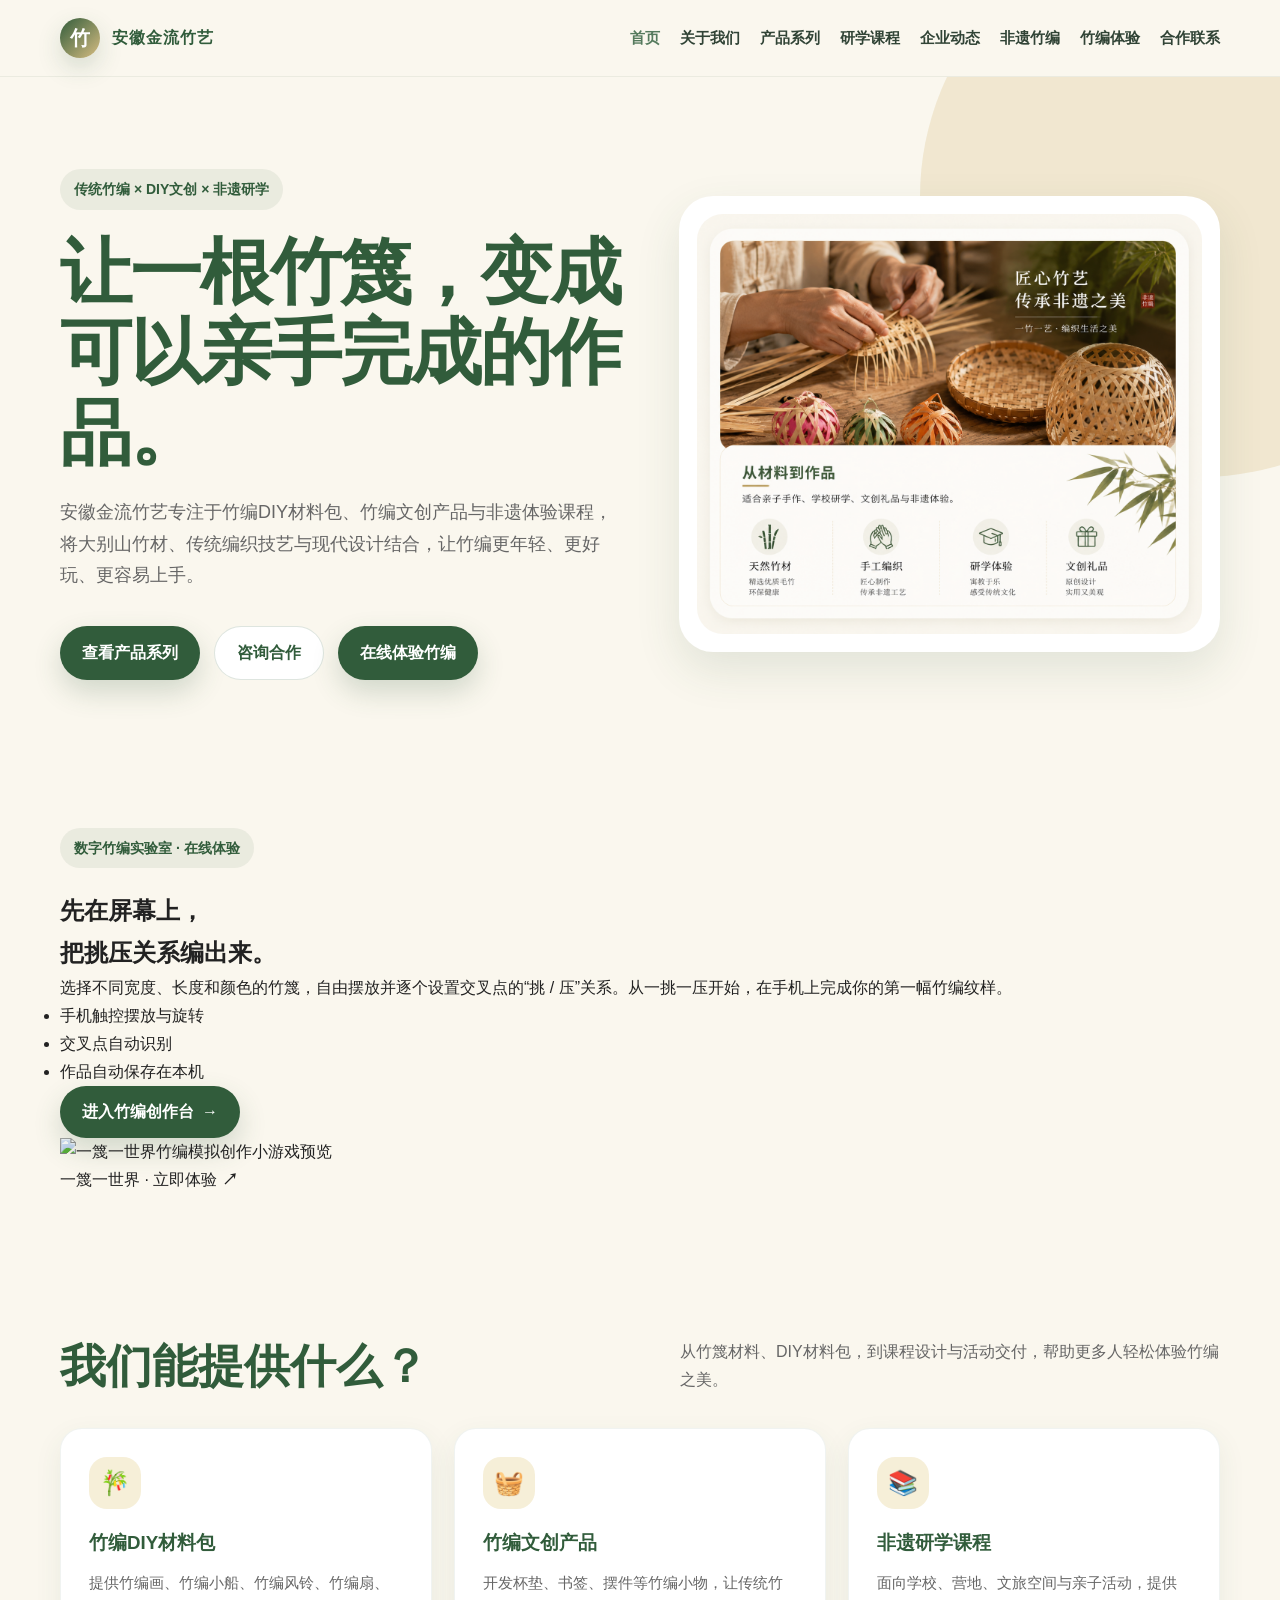
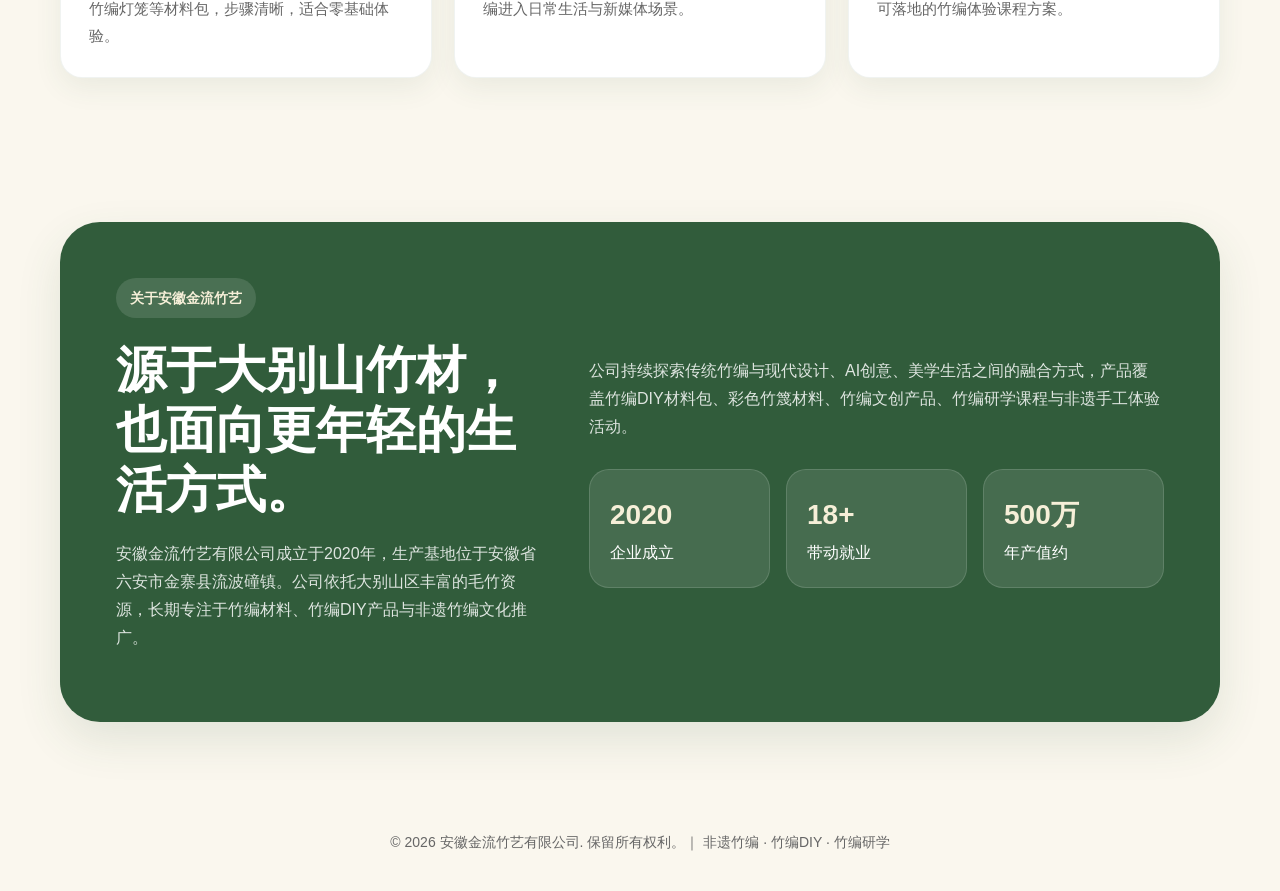
==== commit a35ead1b: "Add files via upload" ====
--- a/index.html
+++ b/index.html
@@ -21,9 +21,10 @@
       <a href="about.html" class="">关于我们</a>
       <a href="products.html" class="">产品系列</a>
       <a href="course.html" class="">研学课程</a>
-      <a href="news.html" class="">企业动态</a>
-      <a href="culture.html" class="">非遗竹编</a>
-      <a href="contact.html" class="">合作联系</a>
+      <a href="news.html" class="">企业动态</a>
+      <a href="culture.html" class="">非遗竹编</a>
+      <a href="weave-game/" class="nav-game">竹编体验</a>
+      <a href="contact.html" class="">合作联系</a>
     </nav>
   </div>
 </header>
@@ -34,18 +35,39 @@
         <span class="eyebrow">传统竹编 × DIY文创 × 非遗研学</span>
         <h1>让一根竹篾，变成可以亲手完成的作品。</h1>
         <p>安徽金流竹艺专注于竹编DIY材料包、竹编文创产品与非遗体验课程，将大别山竹材、传统编织技艺与现代设计结合，让竹编更年轻、更好玩、更容易上手。</p>
-        <div class="hero-actions">
-          <a class="btn" href="products.html">查看产品系列</a>
-          <a class="btn secondary" href="contact.html">咨询合作</a>
-        </div>
+        <div class="hero-actions">
+          <a class="btn" href="products.html">查看产品系列</a>
+          <a class="btn secondary" href="contact.html">咨询合作</a>
+          <a class="btn game-btn" href="weave-game/">在线体验竹编</a>
+        </div>
       </div>
       <div class="hero-card">
         <img src="fengmian.png" alt="安徽金流竹艺非遗竹编DIY材料包与手工体验展示" />
       </div>
     </div>
-  </section>
-
-  <section>
+  </section>
+
+  <section class="game-section">
+    <div class="container game-showcase">
+      <div class="game-showcase-copy">
+        <span class="eyebrow">数字竹编实验室 · 在线体验</span>
+        <h2>先在屏幕上，<br />把挑压关系编出来。</h2>
+        <p>选择不同宽度、长度和颜色的竹篾，自由摆放并逐个设置交叉点的“挑 / 压”关系。从一挑一压开始，在手机上完成你的第一幅竹编纹样。</p>
+        <ul class="game-points">
+          <li>手机触控摆放与旋转</li>
+          <li>交叉点自动识别</li>
+          <li>作品自动保存在本机</li>
+        </ul>
+        <a class="btn" href="weave-game/">进入竹编创作台 <span aria-hidden="true">→</span></a>
+      </div>
+      <a class="game-preview" href="weave-game/" aria-label="进入竹编模拟创作小游戏">
+        <img src="weave-game-preview.png" alt="一篾一世界竹编模拟创作小游戏预览" />
+        <span>一篾一世界 · 立即体验 <b aria-hidden="true">↗</b></span>
+      </a>
+    </div>
+  </section>
+
+  <section>
     <div class="container">
       <div class="section-title">
         <h2>我们能提供什么？</h2>
--- a/style.css
+++ b/style.css
@@ -0,0 +1,151 @@
+/* 安徽金流竹艺有限公司官网通用样式 */
+:root {
+  --green: #315c3b;
+  --green-dark: #204128;
+  --green-light: #557a5d;
+  --bamboo: #d7bd82;
+  --bamboo-light: #f6efd8;
+  --ink: #222222;
+  --muted: #666666;
+  --white: #ffffff;
+  --bg: #faf7ee;
+  --radius: 22px;
+  --shadow: 0 18px 45px rgba(49, 92, 59, 0.12);
+}
+
+* { margin: 0; padding: 0; box-sizing: border-box; }
+html { scroll-behavior: smooth; }
+body {
+  font-family: -apple-system, BlinkMacSystemFont, "PingFang SC", "Microsoft YaHei", "Noto Sans SC", sans-serif;
+  color: var(--ink);
+  background: var(--bg);
+  line-height: 1.75;
+}
+a { color: inherit; text-decoration: none; }
+img { max-width: 100%; display: block; }
+.container { width: min(1160px, 92%); margin: 0 auto; }
+
+header {
+  position: sticky; top: 0; z-index: 10;
+  background: rgba(250, 247, 238, 0.94);
+  backdrop-filter: blur(14px);
+  border-bottom: 1px solid rgba(49, 92, 59, 0.08);
+}
+.nav { height: 76px; display: flex; align-items: center; justify-content: space-between; }
+.logo { display: flex; align-items: center; gap: 12px; font-weight: 800; color: var(--green); letter-spacing: 1px; }
+.logo-mark {
+  width: 40px; height: 40px; border-radius: 50%;
+  background: linear-gradient(135deg, var(--green), var(--bamboo));
+  display: grid; place-items: center; color: var(--white); font-size: 20px;
+  box-shadow: 0 10px 24px rgba(49, 92, 59, 0.18);
+}
+.nav-links { display: flex; align-items: center; gap: 20px; font-size: 15px; color: #314436; font-weight: 600; }
+.nav-links a:hover, .nav-links a.active { color: var(--green-light); }
+
+.btn {
+  display: inline-flex; align-items: center; justify-content: center; gap: 8px;
+  padding: 12px 22px; border-radius: 999px; background: var(--green);
+  color: var(--white); font-weight: 700; box-shadow: 0 12px 28px rgba(49,92,59,.2);
+  transition: transform .2s ease, box-shadow .2s ease;
+}
+.btn:hover { transform: translateY(-2px); box-shadow: 0 16px 34px rgba(49,92,59,.26); }
+.btn.secondary { background: var(--white); color: var(--green); box-shadow: none; border: 1px solid rgba(49,92,59,.16); }
+
+.hero { padding: 92px 0 76px; position: relative; overflow: hidden; }
+.hero::before {
+  content: ""; position: absolute; width: 560px; height: 560px; border-radius: 50%;
+  background: rgba(215, 189, 130, 0.28); right: -200px; top: -160px; z-index: -1;
+}
+.hero-grid { display: grid; grid-template-columns: 1.02fr .98fr; gap: 56px; align-items: center; }
+.eyebrow {
+  display: inline-flex; align-items: center; padding: 8px 14px; border-radius: 999px;
+  background: rgba(49,92,59,.08); color: var(--green); font-size: 14px; font-weight: 800; margin-bottom: 22px;
+}
+h1 { font-size: clamp(42px, 6vw, 72px); line-height: 1.12; color: var(--green); letter-spacing: -2px; margin-bottom: 24px; }
+.hero p { font-size: 18px; color: var(--muted); max-width: 620px; margin-bottom: 34px; }
+.hero-actions { display: flex; flex-wrap: wrap; gap: 14px; }
+.hero-card { padding: 18px; background: var(--white); border-radius: 34px; box-shadow: var(--shadow); overflow: hidden; }
+.hero-card img { width: 100%; min-height: 420px; object-fit: cover; border-radius: 26px; }
+
+.page-hero { padding: 76px 0 44px; background: linear-gradient(135deg, rgba(246,239,216,.9), rgba(255,255,255,.6)); }
+.page-hero h1 { font-size: clamp(36px, 5vw, 58px); }
+.page-hero p { color: var(--muted); max-width: 760px; font-size: 18px; }
+
+section { padding: 72px 0; }
+.section-title { display: flex; align-items: flex-end; justify-content: space-between; gap: 28px; margin-bottom: 34px; }
+.section-title h2 { font-size: clamp(30px, 4vw, 46px); color: var(--green); line-height: 1.2; }
+.section-title p { color: var(--muted); max-width: 540px; }
+
+.cards { display: grid; grid-template-columns: repeat(3, 1fr); gap: 22px; }
+.card, .article, .contact-box {
+  background: var(--white); border-radius: var(--radius); padding: 28px;
+  box-shadow: 0 10px 28px rgba(49,92,59,.08); border: 1px solid rgba(49,92,59,.07);
+}
+.card-icon { width: 52px; height: 52px; border-radius: 18px; background: var(--bamboo-light); display: grid; place-items: center; font-size: 24px; margin-bottom: 18px; }
+.card h3, .article h3, .contact-box h3 { color: var(--green); margin-bottom: 10px; }
+.card p, .article p, .card li { color: var(--muted); font-size: 15px; }
+.card ul { padding-left: 18px; margin-top: 10px; }
+
+.about-block {
+  background: var(--green); color: var(--white); border-radius: 40px; padding: 56px;
+  display: grid; grid-template-columns: .85fr 1.15fr; gap: 48px; align-items: center; box-shadow: var(--shadow);
+}
+.about-block h2 { font-size: clamp(32px,4vw,50px); line-height:1.2; margin-bottom:20px; }
+.about-block p { color: rgba(255,255,255,.84); margin-bottom: 14px; }
+.stats { display: grid; grid-template-columns: repeat(3,1fr); gap: 16px; margin-top: 28px; }
+.stat { background: rgba(255,255,255,.1); border: 1px solid rgba(255,255,255,.14); border-radius: 20px; padding: 20px; }
+.stat strong { display: block; font-size: 28px; color: var(--bamboo-light); }
+
+.product-grid { display: grid; grid-template-columns: repeat(3, 1fr); gap: 22px; }
+.product { background: var(--white); border-radius: 24px; overflow: hidden; box-shadow: 0 10px 24px rgba(49,92,59,.08); border: 1px solid rgba(49,92,59,.07); }
+.product-img img { width: 100%; height: 260px; object-fit: cover; }
+.product-content { padding: 22px; }
+.product-content h3 { color: var(--green); font-size: 22px; margin-bottom: 8px; }
+.product-content p { color: var(--muted); font-size: 15px; margin-bottom: 12px; }
+.tag-list { display: flex; flex-wrap: wrap; gap: 8px; margin-top: 14px; }
+.tag { font-size: 13px; color: var(--green); background: rgba(49,92,59,.08); padding: 5px 10px; border-radius: 999px; font-weight: 700; }
+
+.process { display: grid; grid-template-columns: repeat(4,1fr); gap: 18px; counter-reset: step; }
+.step { background: var(--bamboo-light); border-radius: 22px; padding: 26px; border: 1px solid rgba(49,92,59,.08); }
+.step::before { counter-increment: step; content: "0" counter(step); display: inline-block; color: var(--green); font-weight:900; margin-bottom:18px; font-size:24px; }
+.step h3 { color: var(--green); margin-bottom: 8px; }
+.step p { color: var(--muted); font-size: 14px; }
+
+.article-grid { display: grid; grid-template-columns: repeat(2,1fr); gap: 22px; }
+.article h3 { font-size: 24px; }
+.article p { margin-bottom: 12px; }
+
+.news-card { background: var(--white); border-radius: 32px; overflow: hidden; box-shadow: var(--shadow); border: 1px solid rgba(49,92,59,.07); margin-bottom: 26px; }
+.news-images { display: grid; grid-template-columns: 1fr 1fr; }
+.news-images img { width: 100%; height: 360px; object-fit: cover; }
+.news-content { padding: 34px; }
+.news-meta { display:flex; flex-wrap:wrap; gap:10px; margin-bottom:16px; }
+.news-meta span { background: rgba(49,92,59,.08); color: var(--green); padding:6px 12px; border-radius:999px; font-size:13px; font-weight:700; }
+.news-content h2, .news-content h3 { color: var(--green); font-size: clamp(26px,3vw,36px); line-height:1.25; margin-bottom:16px; }
+.news-content p { color: var(--muted); margin-bottom: 14px; }
+.news-list { margin-top:18px; padding-left:20px; color: var(--muted); }
+.news-list li { margin-bottom: 8px; }
+
+.contact { background: linear-gradient(135deg, var(--bamboo-light), #fff); border-radius: 38px; padding: 52px; display: grid; grid-template-columns: 1fr 1fr; gap: 40px; align-items: center; box-shadow: var(--shadow); }
+.contact h2 { font-size: clamp(30px,4vw,48px); color: var(--green); line-height:1.2; margin-bottom:18px; }
+.contact p { color: var(--muted); margin-bottom: 24px; }
+.contact-list { display:grid; gap:12px; color:#35483b; }
+
+footer { padding: 36px 0; color: var(--muted); text-align:center; font-size:14px; }
+
+@media (max-width: 900px) {
+  .nav-links { display: none; }
+  .hero-grid, .about-block, .contact { grid-template-columns: 1fr; }
+  .cards, .product-grid, .process, .stats, .article-grid, .news-images { grid-template-columns: 1fr 1fr; }
+  .about-block, .contact { padding: 36px; }
+}
+@media (max-width: 560px) {
+  .hero { padding-top: 58px; }
+  .cards, .product-grid, .process, .stats, .article-grid, .news-images { grid-template-columns: 1fr; }
+  .hero-actions { flex-direction: column; }
+  .btn { width: 100%; }
+  .section-title { display: block; }
+  .section-title p { margin-top: 12px; }
+  .hero-card img { min-height: 260px; }
+  .news-images img { height: 260px; }
+}
